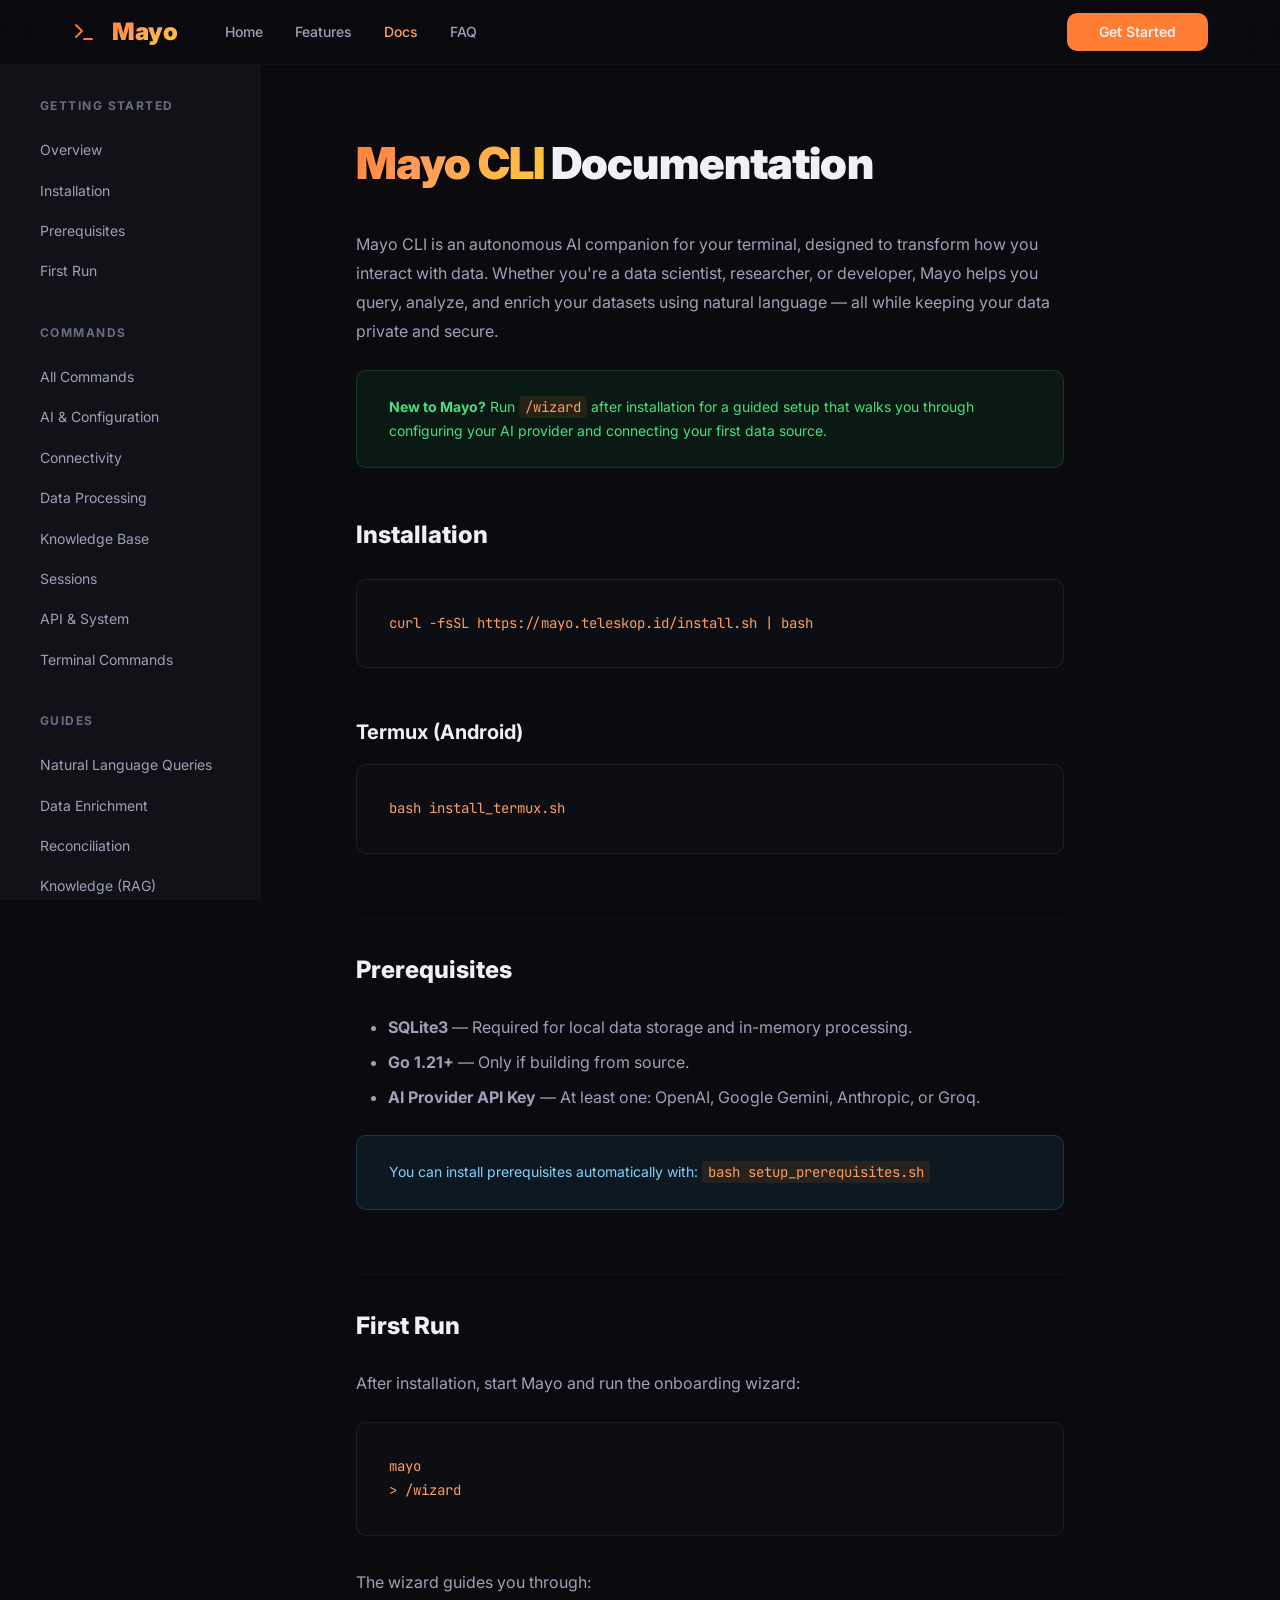
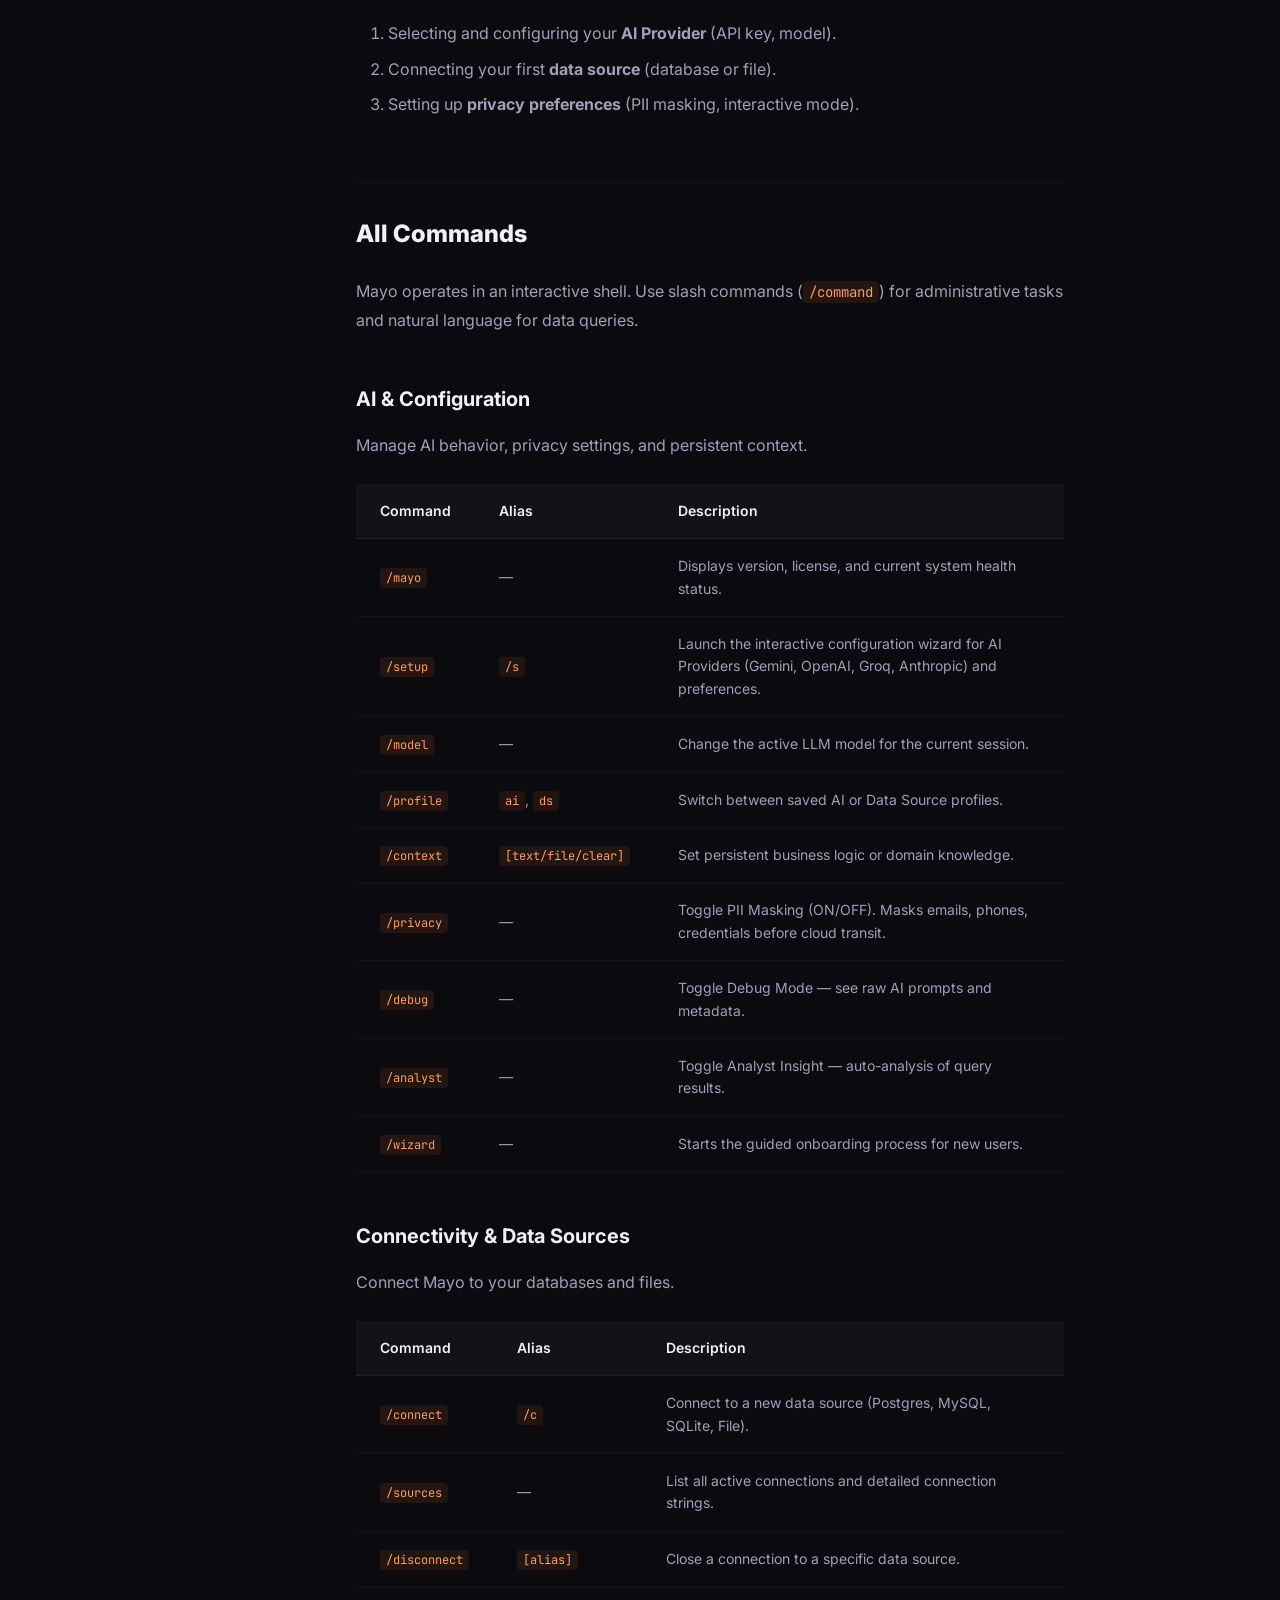
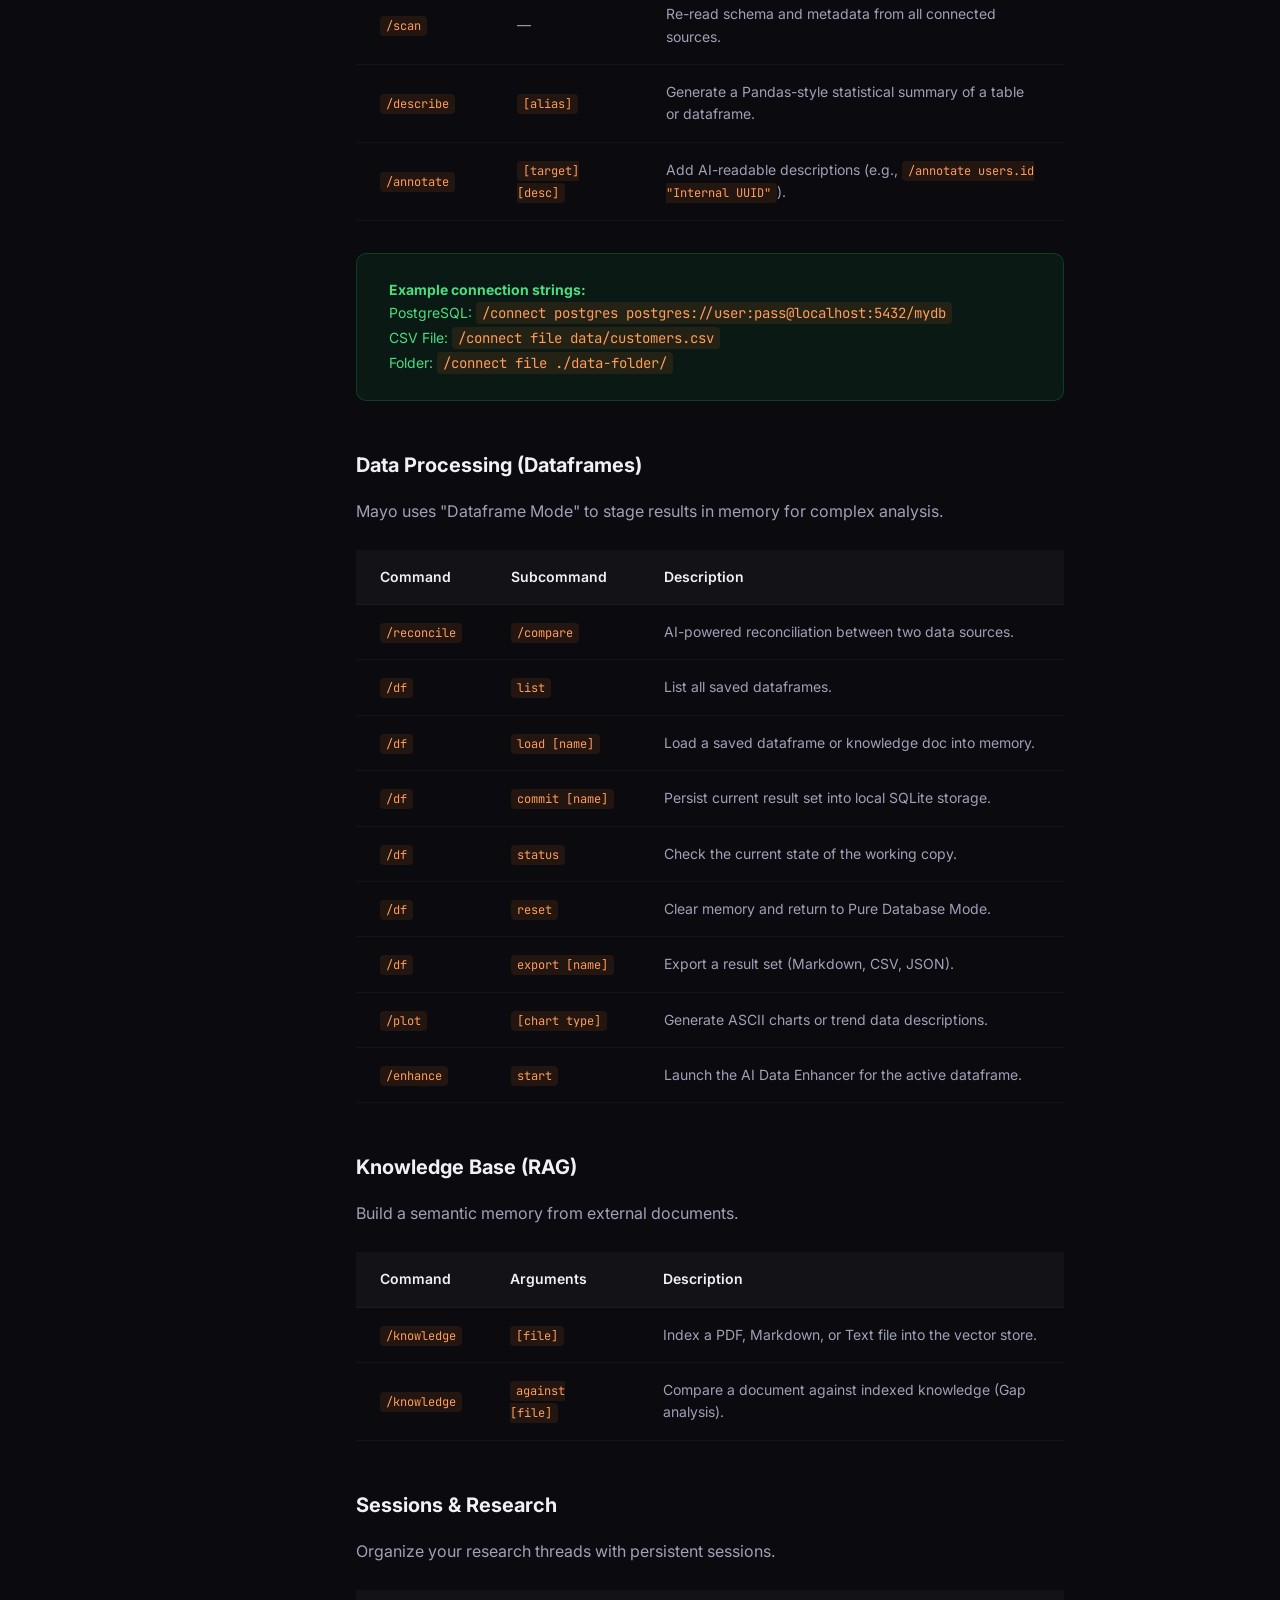
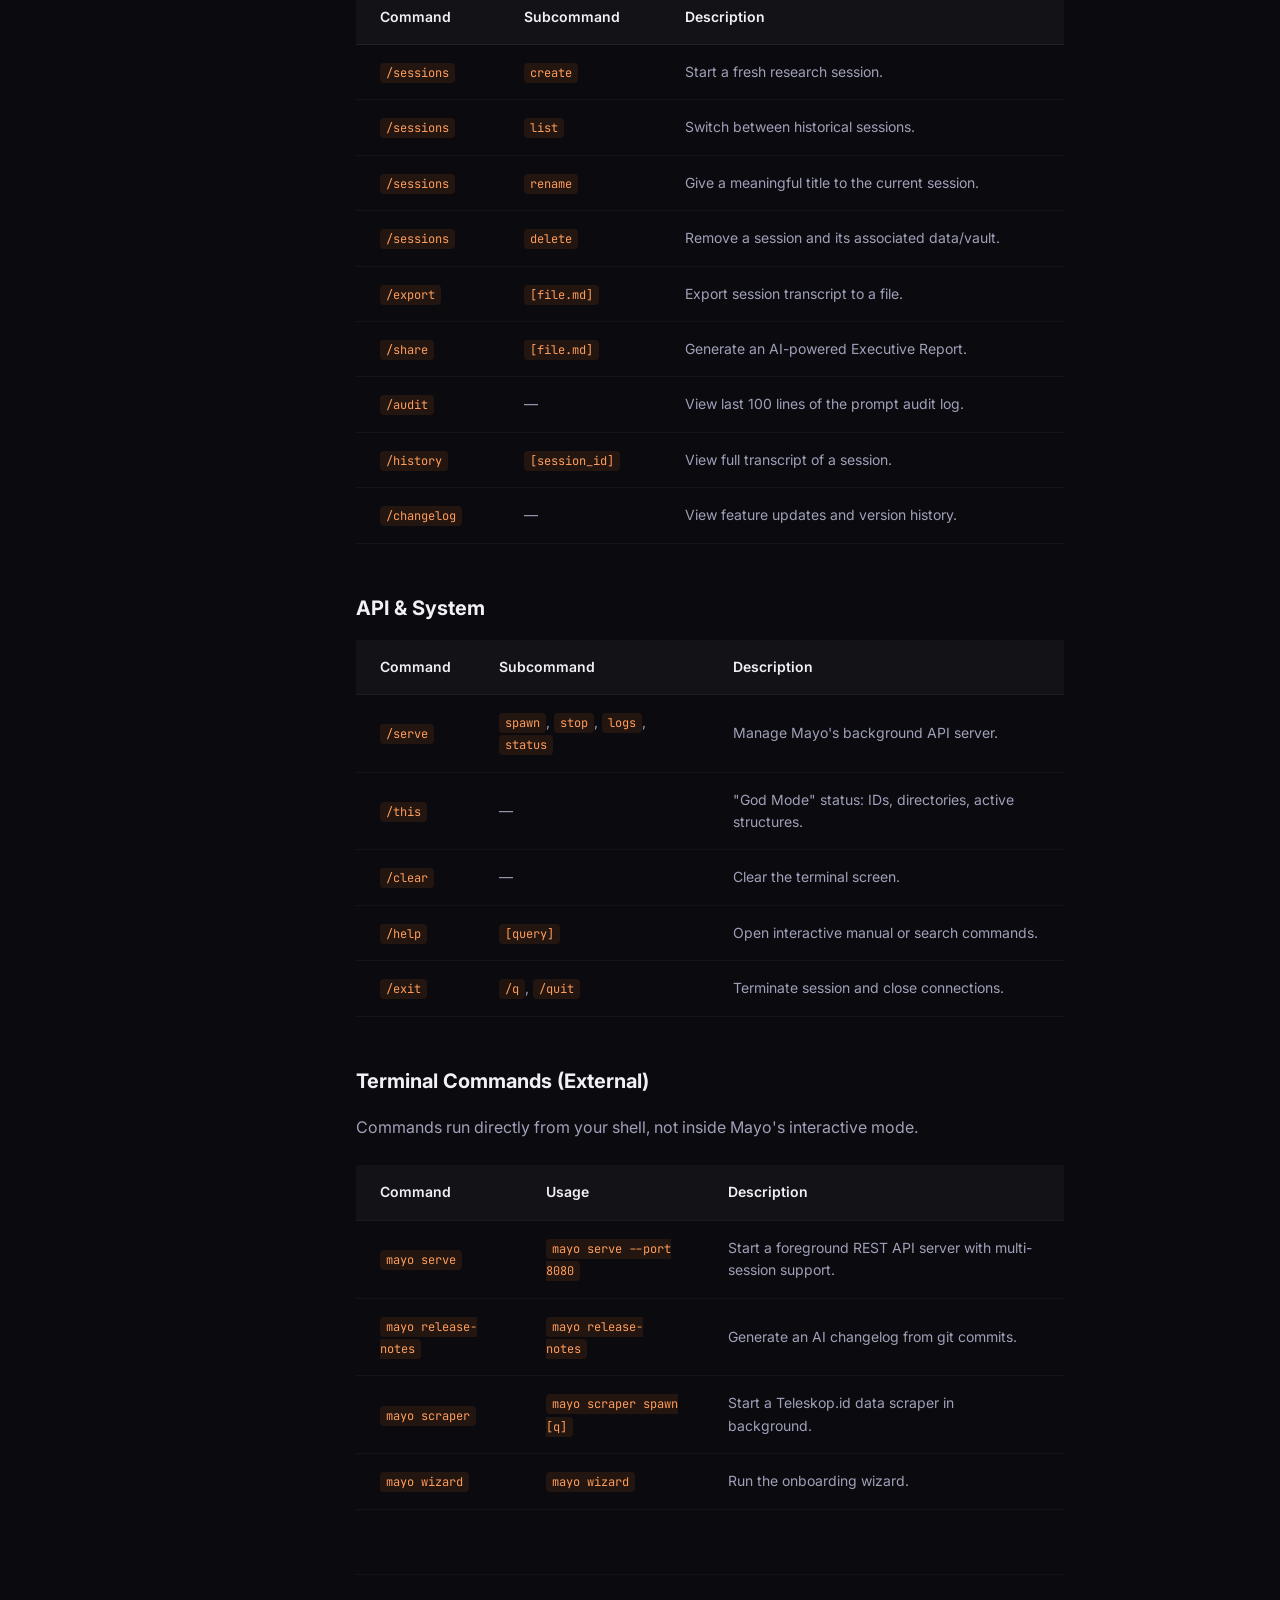
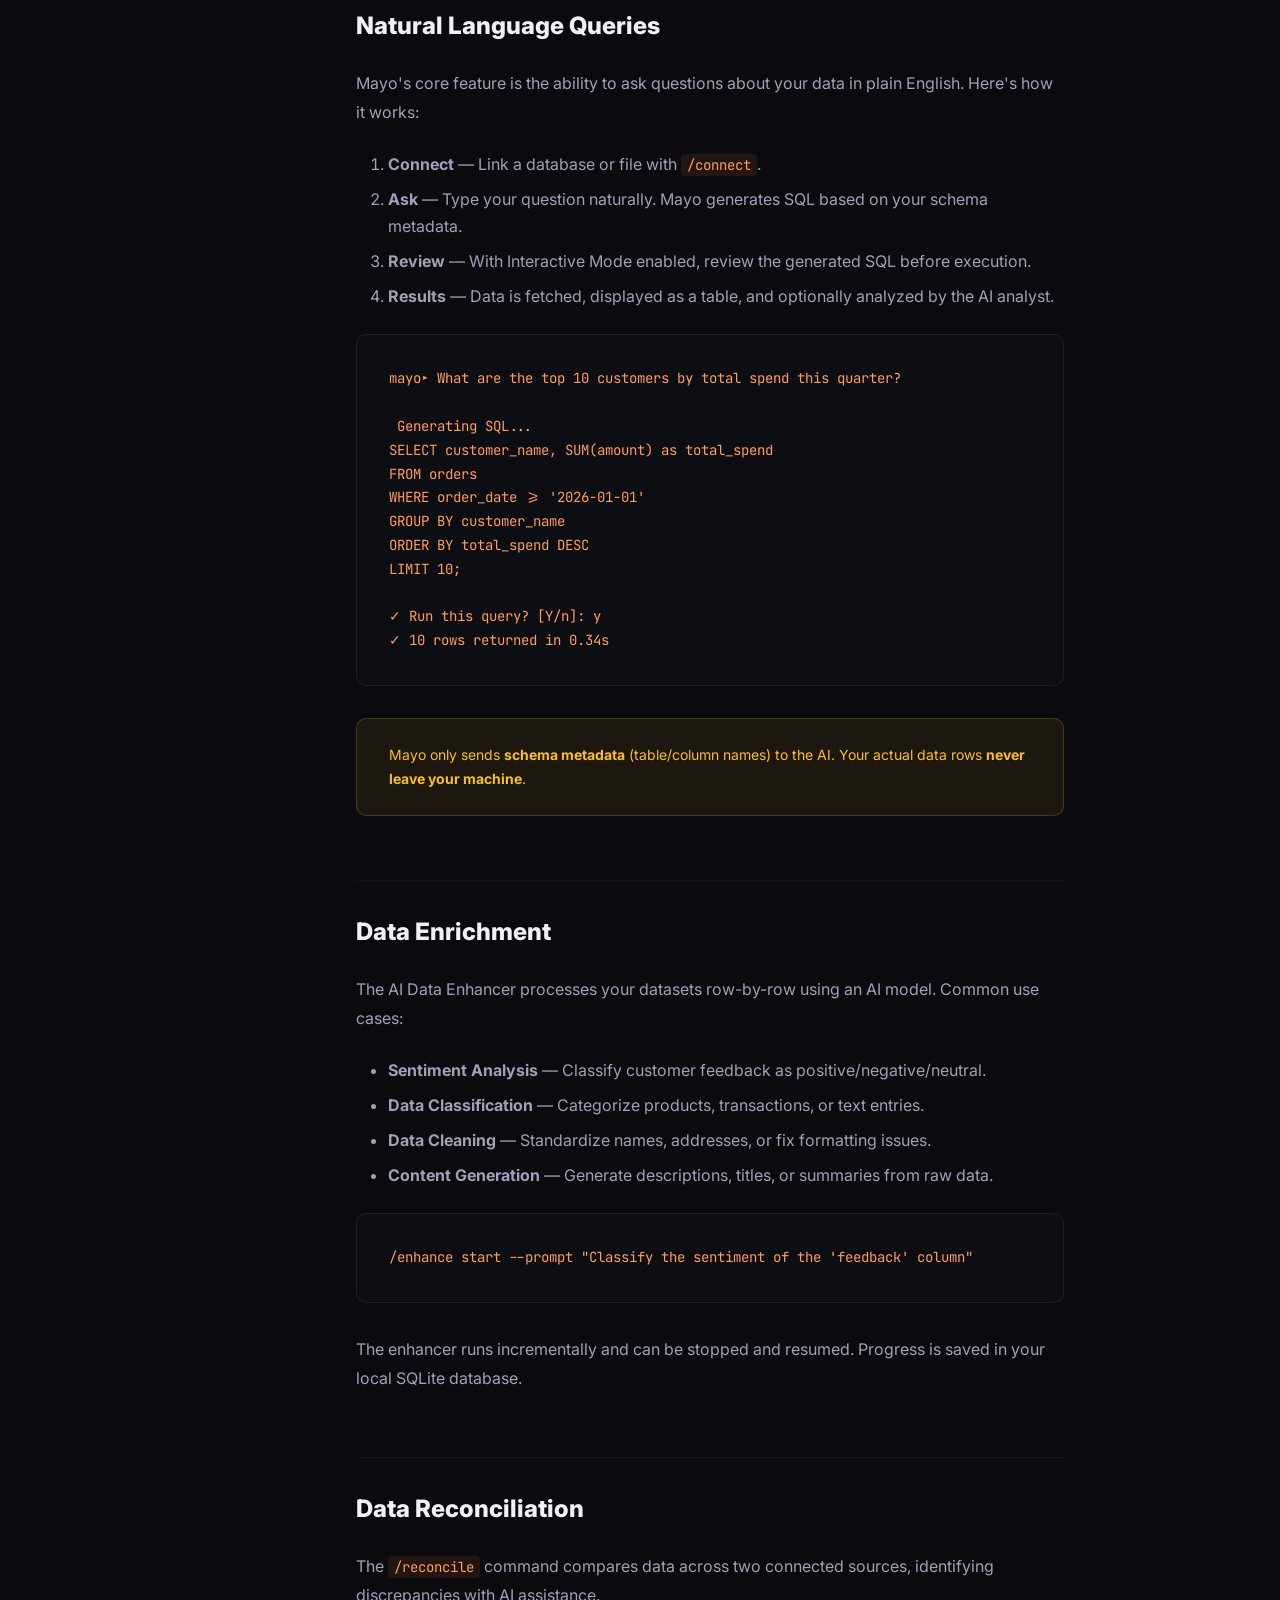
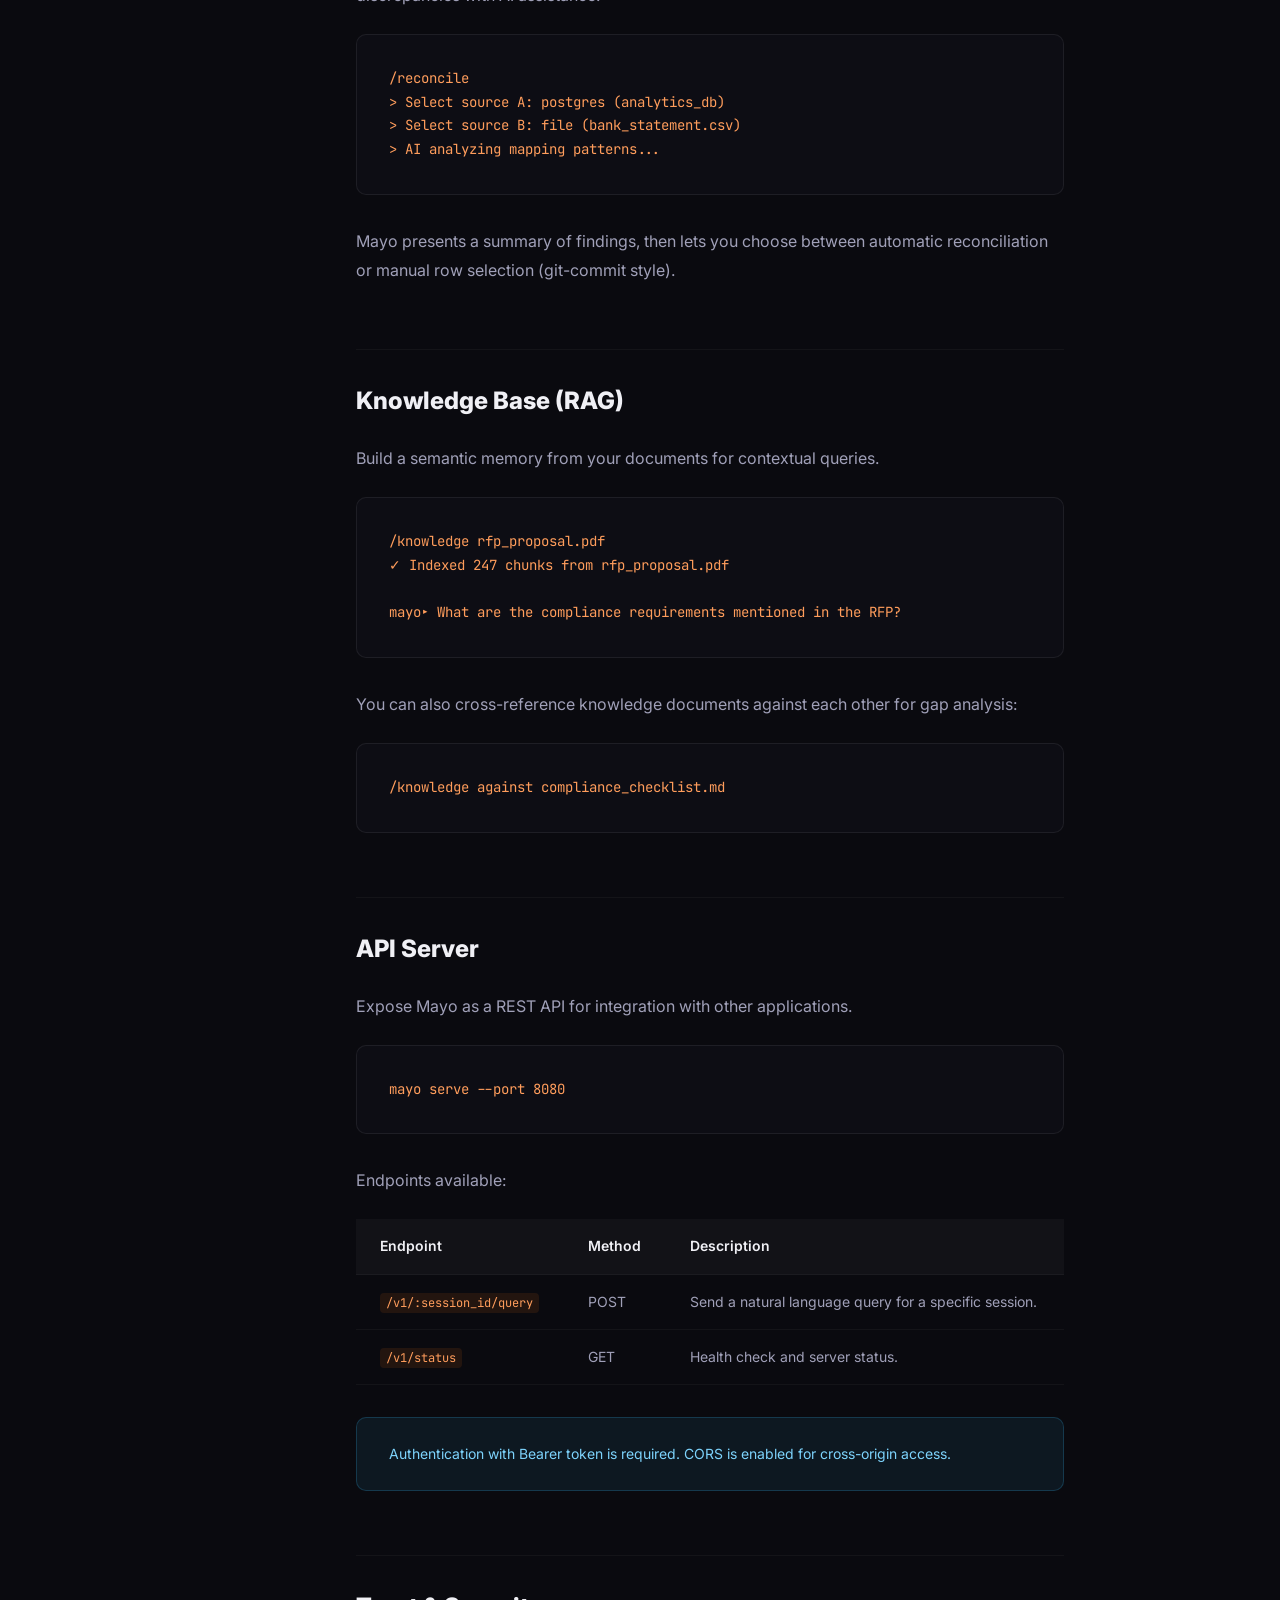
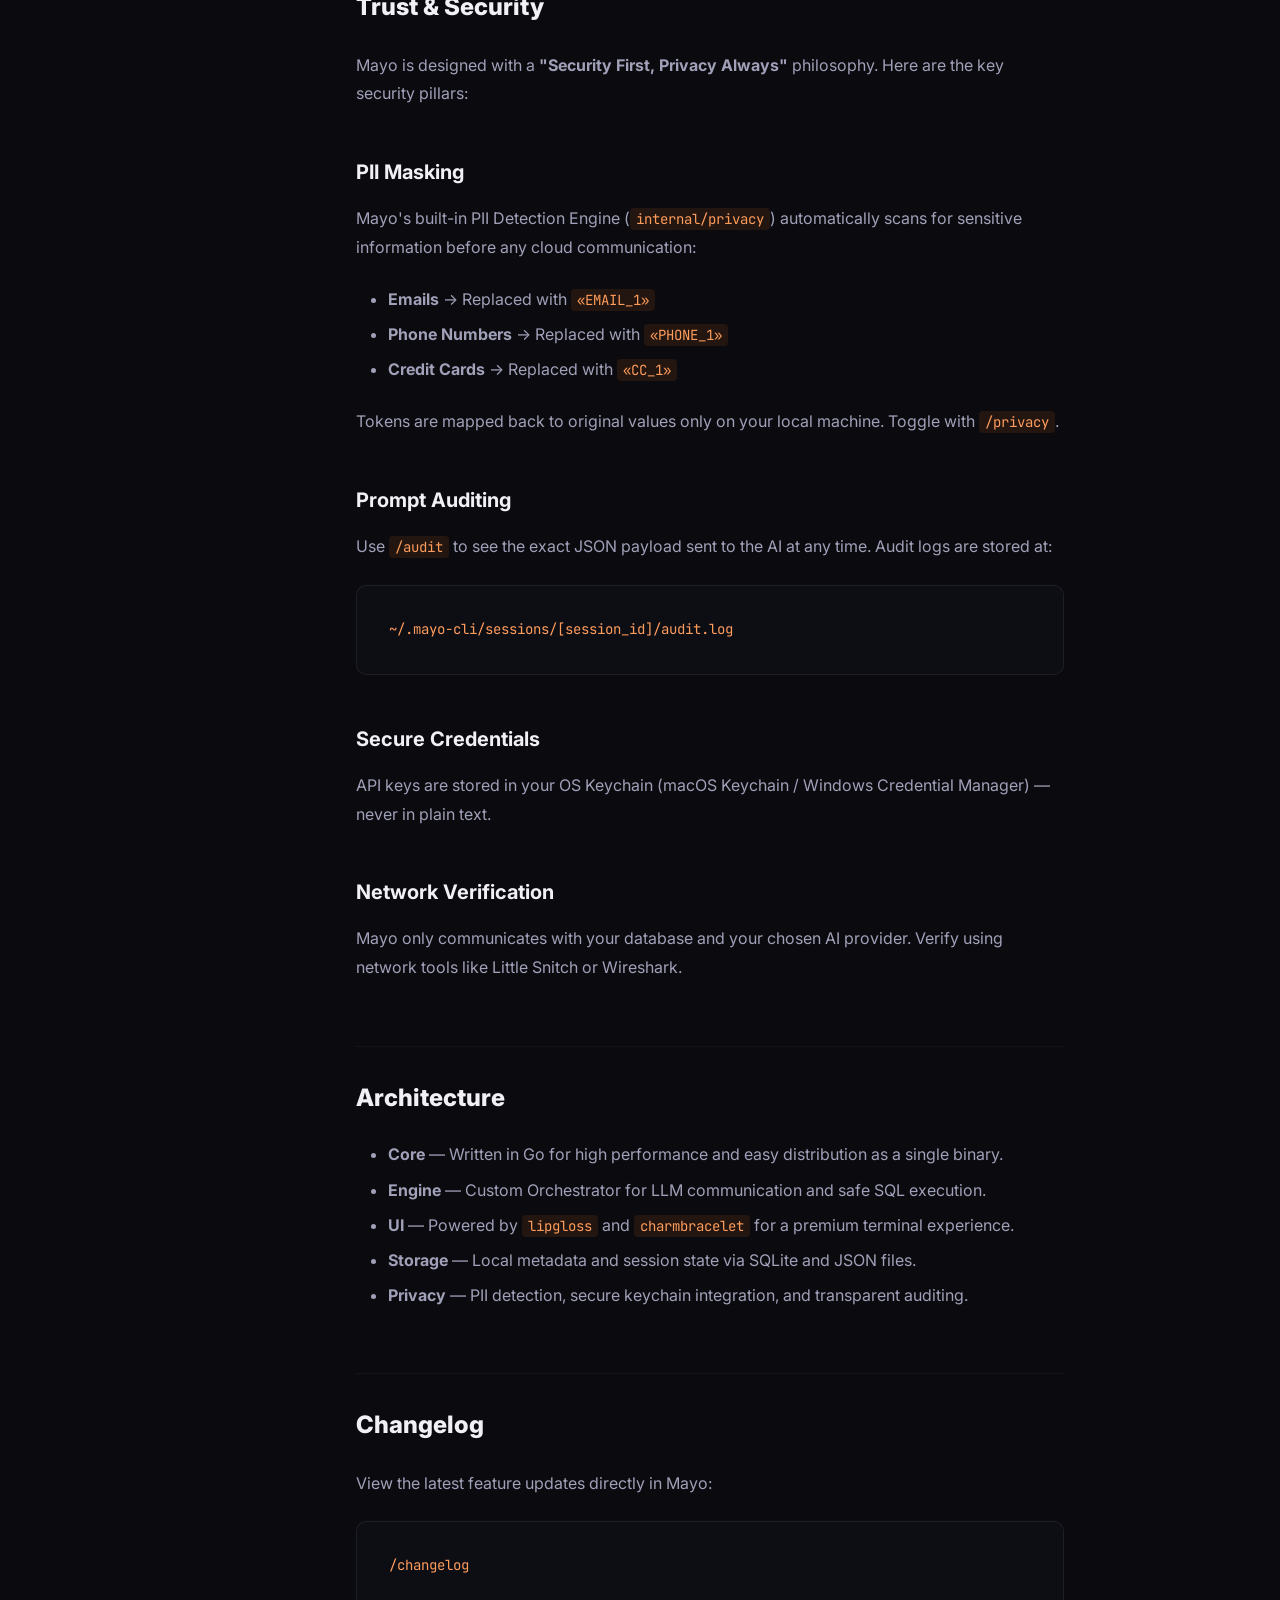
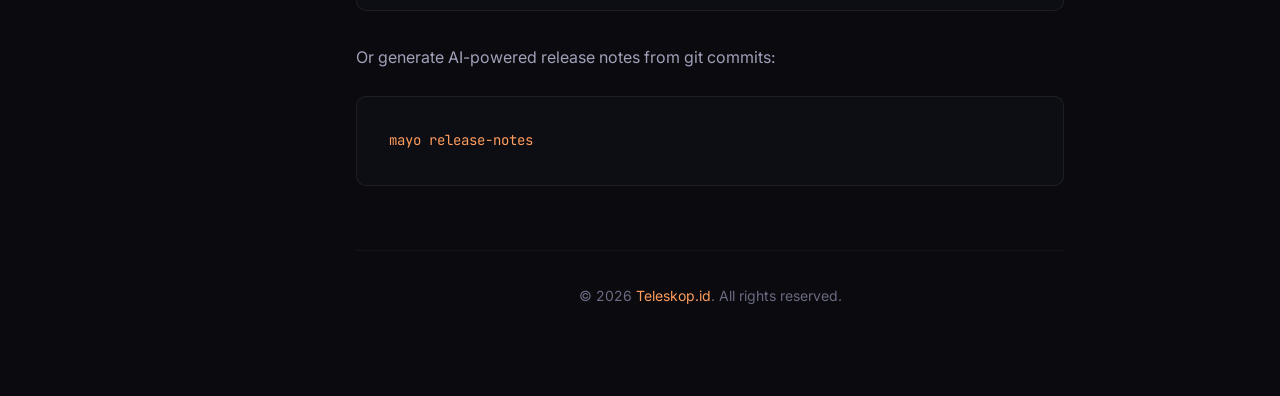
==== docs.html @ 4281394a "init: first init" ====
<!DOCTYPE html>
<html lang="en">

<head>
    <meta charset="UTF-8" />
    <meta name="viewport" content="width=device-width, initial-scale=1.0" />
    <title>Documentation — Mayo CLI</title>
    <meta name="description"
        content="Complete documentation for Mayo CLI. Learn how to install, configure, and use Mayo for AI-powered data analysis from your terminal." />
    <meta property="og:title" content="Documentation — Mayo CLI" />
    <meta property="og:description"
        content="Complete documentation for Mayo CLI — AI-powered data analysis in your terminal." />
    <link rel="preconnect" href="https://fonts.googleapis.com" />
    <link rel="preconnect" href="https://fonts.gstatic.com" crossorigin />
    <link
        href="https://fonts.googleapis.com/css2?family=Inter:wght@300;400;500;600;700;800;900&family=JetBrains+Mono:wght@400;500;600&display=swap"
        rel="stylesheet" />
    <link rel="stylesheet" href="styles.css" />
</head>

<body>
    <!-- ===== NAVBAR ===== -->
    <nav class="navbar" id="navbar">
        <div class="nav-container">
            <a href="/" class="nav-logo">
                <span class="logo-icon">
                    <svg width="24" height="24" viewBox="0 0 24 24" fill="none" stroke="currentColor" stroke-width="1.8"
                        stroke-linecap="round" stroke-linejoin="round">
                        <polyline points="4 17 10 11 4 5"></polyline>
                        <line x1="12" y1="19" x2="20" y2="19"></line>
                    </svg>
                </span>
                <span class="logo-text">Mayo</span>
            </a>
            <div class="nav-links">
                <a href="index.html" class="nav-link">Home</a>
                <a href="index.html#features" class="nav-link">Features</a>
                <a href="docs.html" class="nav-link" style="color: var(--accent-2);">Docs</a>
                <a href="index.html#faq" class="nav-link">FAQ</a>
            </div>
            <div class="nav-spacer" style="flex: 1;"></div>
            <a href="index.html#install" class="nav-cta">
                Get Started
            </a>
            <button class="nav-mobile-toggle" id="mobileToggle" aria-label="Toggle navigation">
                <span></span><span></span><span></span>
            </button>
        </div>
        <div class="nav-mobile-menu" id="mobileMenu">
            <a href="index.html" class="nav-link">Home</a>
            <a href="index.html#features" class="nav-link">Features</a>
            <a href="docs.html" class="nav-link">Docs</a>
            <a href="index.html#faq" class="nav-link">FAQ</a>
        </div>
    </nav>

    <div class="docs-layout">
        <!-- ===== SIDEBAR ===== -->
        <aside class="docs-sidebar" id="docsSidebar">
            <div class="docs-sidebar-inner">
                <h3>Getting Started</h3>
                <a href="#getting-started" class="active">Overview</a>
                <a href="#installation">Installation</a>
                <a href="#prerequisites">Prerequisites</a>
                <a href="#first-run">First Run</a>

                <h3>Commands</h3>
                <a href="#commands">All Commands</a>
                <a href="#ai-configuration">AI & Configuration</a>
                <a href="#connectivity">Connectivity</a>
                <a href="#dataframes">Data Processing</a>
                <a href="#knowledge-base">Knowledge Base</a>
                <a href="#sessions">Sessions</a>
                <a href="#api-system">API & System</a>
                <a href="#terminal-commands">Terminal Commands</a>

                <h3>Guides</h3>
                <a href="#natural-language">Natural Language Queries</a>
                <a href="#data-enrichment">Data Enrichment</a>
                <a href="#reconciliation">Reconciliation</a>
                <a href="#knowledge-rag">Knowledge (RAG)</a>
                <a href="#api-server">API Server</a>

                <h3>Trust & Security</h3>
                <a href="#security">Overview</a>
                <a href="#pii-masking">PII Masking</a>
                <a href="#audit">Auditing</a>

                <h3>Resources</h3>
                <a href="#architecture">Architecture</a>
                <a href="#changelog">Changelog</a>
            </div>
        </aside>

        <!-- ===== DOCS CONTENT ===== -->
        <main class="docs-main">
            <!-- GETTING STARTED -->
            <h1 id="getting-started">
                <span class="gradient-text">Mayo CLI</span> Documentation
            </h1>
            <p>
                Mayo CLI is an autonomous AI companion for your terminal, designed to transform how you interact with
                data. Whether you're a data scientist, researcher, or developer, Mayo helps you query, analyze, and
                enrich your datasets using natural language — all while keeping your data private and secure.
            </p>

            <div class="docs-callout tip">
                <strong>New to Mayo?</strong> Run <code>/wizard</code> after installation for a guided setup that
                walks you through configuring your AI provider and connecting your first data source.
            </div>

            <!-- INSTALLATION -->
            <h2 id="installation">Installation</h2>

            <pre><code>curl -fsSL https://mayo.teleskop.id/install.sh | bash</code></pre>

            <h3>Termux (Android)</h3>
            <pre><code>bash install_termux.sh</code></pre>

            <!-- PREREQUISITES -->
            <h2 id="prerequisites">Prerequisites</h2>
            <ul>
                <li><strong>SQLite3</strong> — Required for local data storage and in-memory processing.</li>
                <li><strong>Go 1.21+</strong> — Only if building from source.</li>
                <li><strong>AI Provider API Key</strong> — At least one: OpenAI, Google Gemini, Anthropic, or Groq.</li>
            </ul>

            <div class="docs-callout info">
                You can install prerequisites automatically with: <code>bash setup_prerequisites.sh</code>
            </div>

            <!-- FIRST RUN -->
            <h2 id="first-run">First Run</h2>
            <p>After installation, start Mayo and run the onboarding wizard:</p>
            <pre><code>mayo
> /wizard</code></pre>
            <p>The wizard guides you through:</p>
            <ol>
                <li>Selecting and configuring your <strong>AI Provider</strong> (API key, model).</li>
                <li>Connecting your first <strong>data source</strong> (database or file).</li>
                <li>Setting up <strong>privacy preferences</strong> (PII masking, interactive mode).</li>
            </ol>

            <!-- COMMANDS -->
            <h2 id="commands">All Commands</h2>
            <p>Mayo operates in an interactive shell. Use slash commands (<code>/command</code>) for administrative
                tasks and natural language for data queries.</p>

            <!-- AI & CONFIGURATION -->
            <h3 id="ai-configuration">AI & Configuration</h3>
            <p>Manage AI behavior, privacy settings, and persistent context.</p>
            <div class="docs-table-wrap">
                <table class="docs-table">
                    <thead>
                        <tr>
                            <th>Command</th>
                            <th>Alias</th>
                            <th>Description</th>
                        </tr>
                    </thead>
                    <tbody>
                        <tr>
                            <td><code>/mayo</code></td>
                            <td>—</td>
                            <td>Displays version, license, and current system health status.</td>
                        </tr>
                        <tr>
                            <td><code>/setup</code></td>
                            <td><code>/s</code></td>
                            <td>Launch the interactive configuration wizard for AI Providers (Gemini, OpenAI, Groq,
                                Anthropic) and preferences.</td>
                        </tr>
                        <tr>
                            <td><code>/model</code></td>
                            <td>—</td>
                            <td>Change the active LLM model for the current session.</td>
                        </tr>
                        <tr>
                            <td><code>/profile</code></td>
                            <td><code>ai</code>, <code>ds</code></td>
                            <td>Switch between saved AI or Data Source profiles.</td>
                        </tr>
                        <tr>
                            <td><code>/context</code></td>
                            <td><code>[text/file/clear]</code></td>
                            <td>Set persistent business logic or domain knowledge.</td>
                        </tr>
                        <tr>
                            <td><code>/privacy</code></td>
                            <td>—</td>
                            <td>Toggle PII Masking (ON/OFF). Masks emails, phones, credentials before cloud transit.
                            </td>
                        </tr>
                        <tr>
                            <td><code>/debug</code></td>
                            <td>—</td>
                            <td>Toggle Debug Mode — see raw AI prompts and metadata.</td>
                        </tr>
                        <tr>
                            <td><code>/analyst</code></td>
                            <td>—</td>
                            <td>Toggle Analyst Insight — auto-analysis of query results.</td>
                        </tr>
                        <tr>
                            <td><code>/wizard</code></td>
                            <td>—</td>
                            <td>Starts the guided onboarding process for new users.</td>
                        </tr>
                    </tbody>
                </table>
            </div>

            <!-- CONNECTIVITY -->
            <h3 id="connectivity">Connectivity & Data Sources</h3>
            <p>Connect Mayo to your databases and files.</p>
            <div class="docs-table-wrap">
                <table class="docs-table">
                    <thead>
                        <tr>
                            <th>Command</th>
                            <th>Alias</th>
                            <th>Description</th>
                        </tr>
                    </thead>
                    <tbody>
                        <tr>
                            <td><code>/connect</code></td>
                            <td><code>/c</code></td>
                            <td>Connect to a new data source (Postgres, MySQL, SQLite, File).</td>
                        </tr>
                        <tr>
                            <td><code>/sources</code></td>
                            <td>—</td>
                            <td>List all active connections and detailed connection strings.</td>
                        </tr>
                        <tr>
                            <td><code>/disconnect</code></td>
                            <td><code>[alias]</code></td>
                            <td>Close a connection to a specific data source.</td>
                        </tr>
                        <tr>
                            <td><code>/scan</code></td>
                            <td>—</td>
                            <td>Re-read schema and metadata from all connected sources.</td>
                        </tr>
                        <tr>
                            <td><code>/describe</code></td>
                            <td><code>[alias]</code></td>
                            <td>Generate a Pandas-style statistical summary of a table or dataframe.</td>
                        </tr>
                        <tr>
                            <td><code>/annotate</code></td>
                            <td><code>[target] [desc]</code></td>
                            <td>Add AI-readable descriptions (e.g., <code>/annotate users.id "Internal UUID"</code>).
                            </td>
                        </tr>
                    </tbody>
                </table>
            </div>

            <div class="docs-callout tip">
                <strong>Example connection strings:</strong><br />
                PostgreSQL: <code>/connect postgres postgres://user:pass@localhost:5432/mydb</code><br />
                CSV File: <code>/connect file data/customers.csv</code><br />
                Folder: <code>/connect file ./data-folder/</code>
            </div>

            <!-- DATAFRAMES -->
            <h3 id="dataframes">Data Processing (Dataframes)</h3>
            <p>Mayo uses "Dataframe Mode" to stage results in memory for complex analysis.</p>
            <div class="docs-table-wrap">
                <table class="docs-table">
                    <thead>
                        <tr>
                            <th>Command</th>
                            <th>Subcommand</th>
                            <th>Description</th>
                        </tr>
                    </thead>
                    <tbody>
                        <tr>
                            <td><code>/reconcile</code></td>
                            <td><code>/compare</code></td>
                            <td>AI-powered reconciliation between two data sources.</td>
                        </tr>
                        <tr>
                            <td><code>/df</code></td>
                            <td><code>list</code></td>
                            <td>List all saved dataframes.</td>
                        </tr>
                        <tr>
                            <td><code>/df</code></td>
                            <td><code>load [name]</code></td>
                            <td>Load a saved dataframe or knowledge doc into memory.</td>
                        </tr>
                        <tr>
                            <td><code>/df</code></td>
                            <td><code>commit [name]</code></td>
                            <td>Persist current result set into local SQLite storage.</td>
                        </tr>
                        <tr>
                            <td><code>/df</code></td>
                            <td><code>status</code></td>
                            <td>Check the current state of the working copy.</td>
                        </tr>
                        <tr>
                            <td><code>/df</code></td>
                            <td><code>reset</code></td>
                            <td>Clear memory and return to Pure Database Mode.</td>
                        </tr>
                        <tr>
                            <td><code>/df</code></td>
                            <td><code>export [name]</code></td>
                            <td>Export a result set (Markdown, CSV, JSON).</td>
                        </tr>
                        <tr>
                            <td><code>/plot</code></td>
                            <td><code>[chart type]</code></td>
                            <td>Generate ASCII charts or trend data descriptions.</td>
                        </tr>
                        <tr>
                            <td><code>/enhance</code></td>
                            <td><code>start</code></td>
                            <td>Launch the AI Data Enhancer for the active dataframe.</td>
                        </tr>
                    </tbody>
                </table>
            </div>

            <!-- KNOWLEDGE BASE -->
            <h3 id="knowledge-base">Knowledge Base (RAG)</h3>
            <p>Build a semantic memory from external documents.</p>
            <div class="docs-table-wrap">
                <table class="docs-table">
                    <thead>
                        <tr>
                            <th>Command</th>
                            <th>Arguments</th>
                            <th>Description</th>
                        </tr>
                    </thead>
                    <tbody>
                        <tr>
                            <td><code>/knowledge</code></td>
                            <td><code>[file]</code></td>
                            <td>Index a PDF, Markdown, or Text file into the vector store.</td>
                        </tr>
                        <tr>
                            <td><code>/knowledge</code></td>
                            <td><code>against [file]</code></td>
                            <td>Compare a document against indexed knowledge (Gap analysis).</td>
                        </tr>
                    </tbody>
                </table>
            </div>

            <!-- SESSIONS -->
            <h3 id="sessions">Sessions & Research</h3>
            <p>Organize your research threads with persistent sessions.</p>
            <div class="docs-table-wrap">
                <table class="docs-table">
                    <thead>
                        <tr>
                            <th>Command</th>
                            <th>Subcommand</th>
                            <th>Description</th>
                        </tr>
                    </thead>
                    <tbody>
                        <tr>
                            <td><code>/sessions</code></td>
                            <td><code>create</code></td>
                            <td>Start a fresh research session.</td>
                        </tr>
                        <tr>
                            <td><code>/sessions</code></td>
                            <td><code>list</code></td>
                            <td>Switch between historical sessions.</td>
                        </tr>
                        <tr>
                            <td><code>/sessions</code></td>
                            <td><code>rename</code></td>
                            <td>Give a meaningful title to the current session.</td>
                        </tr>
                        <tr>
                            <td><code>/sessions</code></td>
                            <td><code>delete</code></td>
                            <td>Remove a session and its associated data/vault.</td>
                        </tr>
                        <tr>
                            <td><code>/export</code></td>
                            <td><code>[file.md]</code></td>
                            <td>Export session transcript to a file.</td>
                        </tr>
                        <tr>
                            <td><code>/share</code></td>
                            <td><code>[file.md]</code></td>
                            <td>Generate an AI-powered Executive Report.</td>
                        </tr>
                        <tr>
                            <td><code>/audit</code></td>
                            <td>—</td>
                            <td>View last 100 lines of the prompt audit log.</td>
                        </tr>
                        <tr>
                            <td><code>/history</code></td>
                            <td><code>[session_id]</code></td>
                            <td>View full transcript of a session.</td>
                        </tr>
                        <tr>
                            <td><code>/changelog</code></td>
                            <td>—</td>
                            <td>View feature updates and version history.</td>
                        </tr>
                    </tbody>
                </table>
            </div>

            <!-- API & SYSTEM -->
            <h3 id="api-system">API & System</h3>
            <div class="docs-table-wrap">
                <table class="docs-table">
                    <thead>
                        <tr>
                            <th>Command</th>
                            <th>Subcommand</th>
                            <th>Description</th>
                        </tr>
                    </thead>
                    <tbody>
                        <tr>
                            <td><code>/serve</code></td>
                            <td><code>spawn</code>, <code>stop</code>, <code>logs</code>, <code>status</code></td>
                            <td>Manage Mayo's background API server.</td>
                        </tr>
                        <tr>
                            <td><code>/this</code></td>
                            <td>—</td>
                            <td>"God Mode" status: IDs, directories, active structures.</td>
                        </tr>
                        <tr>
                            <td><code>/clear</code></td>
                            <td>—</td>
                            <td>Clear the terminal screen.</td>
                        </tr>
                        <tr>
                            <td><code>/help</code></td>
                            <td><code>[query]</code></td>
                            <td>Open interactive manual or search commands.</td>
                        </tr>
                        <tr>
                            <td><code>/exit</code></td>
                            <td><code>/q</code>, <code>/quit</code></td>
                            <td>Terminate session and close connections.</td>
                        </tr>
                    </tbody>
                </table>
            </div>

            <!-- TERMINAL COMMANDS -->
            <h3 id="terminal-commands">Terminal Commands (External)</h3>
            <p>Commands run directly from your shell, not inside Mayo's interactive mode.</p>
            <div class="docs-table-wrap">
                <table class="docs-table">
                    <thead>
                        <tr>
                            <th>Command</th>
                            <th>Usage</th>
                            <th>Description</th>
                        </tr>
                    </thead>
                    <tbody>
                        <tr>
                            <td><code>mayo serve</code></td>
                            <td><code>mayo serve --port 8080</code></td>
                            <td>Start a foreground REST API server with multi-session support.</td>
                        </tr>
                        <tr>
                            <td><code>mayo release-notes</code></td>
                            <td><code>mayo release-notes</code></td>
                            <td>Generate an AI changelog from git commits.</td>
                        </tr>
                        <tr>
                            <td><code>mayo scraper</code></td>
                            <td><code>mayo scraper spawn [q]</code></td>
                            <td>Start a Teleskop.id data scraper in background.</td>
                        </tr>
                        <tr>
                            <td><code>mayo wizard</code></td>
                            <td><code>mayo wizard</code></td>
                            <td>Run the onboarding wizard.</td>
                        </tr>
                    </tbody>
                </table>
            </div>

            <!-- GUIDES -->
            <h2 id="natural-language">Natural Language Queries</h2>
            <p>Mayo's core feature is the ability to ask questions about your data in plain English. Here's how it
                works:</p>
            <ol>
                <li><strong>Connect</strong> — Link a database or file with <code>/connect</code>.</li>
                <li><strong>Ask</strong> — Type your question naturally. Mayo generates SQL based on your schema
                    metadata.</li>
                <li><strong>Review</strong> — With Interactive Mode enabled, review the generated SQL before execution.
                </li>
                <li><strong>Results</strong> — Data is fetched, displayed as a table, and optionally analyzed by the AI
                    analyst.</li>
            </ol>
            <pre><code>mayo▸ What are the top 10 customers by total spend this quarter?

 Generating SQL...
SELECT customer_name, SUM(amount) as total_spend
FROM orders
WHERE order_date >= '2026-01-01'
GROUP BY customer_name
ORDER BY total_spend DESC
LIMIT 10;

✓ Run this query? [Y/n]: y
✓ 10 rows returned in 0.34s</code></pre>

            <div class="docs-callout warning">
                Mayo only sends <strong>schema metadata</strong> (table/column names) to the AI. Your actual data
                rows <strong>never leave your machine</strong>.
            </div>

            <!-- DATA ENRICHMENT -->
            <h2 id="data-enrichment">Data Enrichment</h2>
            <p>The AI Data Enhancer processes your datasets row-by-row using an AI model. Common use cases:</p>
            <ul>
                <li><strong>Sentiment Analysis</strong> — Classify customer feedback as positive/negative/neutral.</li>
                <li><strong>Data Classification</strong> — Categorize products, transactions, or text entries.</li>
                <li><strong>Data Cleaning</strong> — Standardize names, addresses, or fix formatting issues.</li>
                <li><strong>Content Generation</strong> — Generate descriptions, titles, or summaries from raw data.
                </li>
            </ul>
            <pre><code>/enhance start --prompt "Classify the sentiment of the 'feedback' column"</code></pre>
            <p>The enhancer runs incrementally and can be stopped and resumed. Progress is saved in your local SQLite
                database.</p>

            <!-- RECONCILIATION -->
            <h2 id="reconciliation">Data Reconciliation</h2>
            <p>The <code>/reconcile</code> command compares data across two connected sources, identifying discrepancies
                with AI assistance.</p>
            <pre><code>/reconcile
> Select source A: postgres (analytics_db)
> Select source B: file (bank_statement.csv)
> AI analyzing mapping patterns...</code></pre>
            <p>Mayo presents a summary of findings, then lets you choose between automatic reconciliation or manual row
                selection (git-commit style).</p>

            <!-- KNOWLEDGE RAG -->
            <h2 id="knowledge-rag">Knowledge Base (RAG)</h2>
            <p>Build a semantic memory from your documents for contextual queries.</p>
            <pre><code>/knowledge rfp_proposal.pdf
✓ Indexed 247 chunks from rfp_proposal.pdf

mayo▸ What are the compliance requirements mentioned in the RFP?</code></pre>
            <p>You can also cross-reference knowledge documents against each other for gap analysis:</p>
            <pre><code>/knowledge against compliance_checklist.md</code></pre>

            <!-- API SERVER -->
            <h2 id="api-server">API Server</h2>
            <p>Expose Mayo as a REST API for integration with other applications.</p>
            <pre><code>mayo serve --port 8080</code></pre>
            <p>Endpoints available:</p>
            <div class="docs-table-wrap">
                <table class="docs-table">
                    <thead>
                        <tr>
                            <th>Endpoint</th>
                            <th>Method</th>
                            <th>Description</th>
                        </tr>
                    </thead>
                    <tbody>
                        <tr>
                            <td><code>/v1/:session_id/query</code></td>
                            <td>POST</td>
                            <td>Send a natural language query for a specific session.</td>
                        </tr>
                        <tr>
                            <td><code>/v1/status</code></td>
                            <td>GET</td>
                            <td>Health check and server status.</td>
                        </tr>
                    </tbody>
                </table>
            </div>
            <div class="docs-callout info">
                Authentication with Bearer token is required. CORS is enabled for cross-origin access.
            </div>

            <!-- TRUST & SECURITY -->
            <h2 id="security">Trust & Security</h2>
            <p>Mayo is designed with a <strong>"Security First, Privacy Always"</strong> philosophy. Here are the key
                security pillars:</p>

            <h3 id="pii-masking">PII Masking</h3>
            <p>Mayo's built-in PII Detection Engine (<code>internal/privacy</code>) automatically scans for sensitive
                information before any cloud communication:</p>
            <ul>
                <li><strong>Emails</strong> → Replaced with <code>«EMAIL_1»</code></li>
                <li><strong>Phone Numbers</strong> → Replaced with <code>«PHONE_1»</code></li>
                <li><strong>Credit Cards</strong> → Replaced with <code>«CC_1»</code></li>
            </ul>
            <p>Tokens are mapped back to original values only on your local machine. Toggle with <code>/privacy</code>.
            </p>

            <h3 id="audit">Prompt Auditing</h3>
            <p>Use <code>/audit</code> to see the exact JSON payload sent to the AI at any time. Audit logs are stored
                at:</p>
            <pre><code>~/.mayo-cli/sessions/[session_id]/audit.log</code></pre>

            <h3>Secure Credentials</h3>
            <p>API keys are stored in your OS Keychain (macOS Keychain / Windows Credential Manager) — never in plain
                text.</p>

            <h3>Network Verification</h3>
            <p>Mayo only communicates with your database and your chosen AI provider. Verify using network tools like
                Little Snitch or Wireshark.</p>

            <!-- ARCHITECTURE -->
            <h2 id="architecture">Architecture</h2>
            <ul>
                <li><strong>Core</strong> — Written in Go for high performance and easy distribution as a single binary.
                </li>
                <li><strong>Engine</strong> — Custom Orchestrator for LLM communication and safe SQL execution.</li>
                <li><strong>UI</strong> — Powered by <code>lipgloss</code> and <code>charmbracelet</code> for a premium
                    terminal experience.</li>
                <li><strong>Storage</strong> — Local metadata and session state via SQLite and JSON files.</li>
                <li><strong>Privacy</strong> — PII detection, secure keychain integration, and transparent auditing.
                </li>
            </ul>

            <!-- CHANGELOG -->
            <h2 id="changelog">Changelog</h2>
            <p>View the latest feature updates directly in Mayo:</p>
            <pre><code>/changelog</code></pre>
            <p>Or generate AI-powered release notes from git commits:</p>
            <pre><code>mayo release-notes</code></pre>

            <div
                style="margin-top: 4rem; padding-top: 2rem; border-top: 1px solid var(--border-subtle); text-align: center;">
                <p style="color: var(--text-muted); font-size: var(--text-sm);">
                    &copy; 2026 <a href="https://teleskop.id" target="_blank" rel="noopener"
                        style="color: var(--accent-2);">Teleskop.id</a>. All rights reserved.
                </p>
            </div>
        </main>
    </div>

    <!-- Mobile sidebar toggle -->
    <button class="docs-mobile-toggle" id="docsMobileToggle" aria-label="Toggle sidebar">
        <svg width="20" height="20" viewBox="0 0 24 24" fill="none" stroke="currentColor" stroke-width="2"
            stroke-linecap="round" stroke-linejoin="round">
            <line x1="3" y1="12" x2="21" y2="12"></line>
            <line x1="3" y1="6" x2="21" y2="6"></line>
            <line x1="3" y1="18" x2="21" y2="18"></line>
        </svg>
    </button>

    <script src="main.js"></script>
</body>

</html>
---- styles.css ----
/* ================================================
   Mayo CLI — Design System & Styles
   ================================================ */

/* ===== CSS CUSTOM PROPERTIES ===== */
:root {
  /* Colors */
  --bg-primary: #0a0a0f;
  --bg-secondary: #111118;
  --bg-card: rgba(22, 22, 32, 0.7);
  --bg-card-hover: rgba(30, 30, 45, 0.85);
  --bg-glass: rgba(255, 255, 255, 0.03);

  --text-primary: #f0f0f5;
  --text-secondary: #a0a0b8;
  --text-muted: #6b6b82;

  --accent-1: #ff7e33;
  /* More vibrant orange */
  --accent-2: #ff9d5c;
  --accent-3: #ffcc33;
  --accent-glow: rgba(255, 126, 51, 0.12);
  --accent-glow-strong: rgba(255, 126, 51, 0.25);

  --border-subtle: rgba(255, 255, 255, 0.04);
  --border-card: rgba(255, 255, 255, 0.07);
  --border-hover: rgba(255, 126, 51, 0.4);

  --gradient-primary: linear-gradient(135deg, #ff7e33, #ffcc33);
  --gradient-hero: linear-gradient(135deg, #ff7e33 0%, #ff9d5c 40%, #ffcc33 100%);
  --gradient-subtle: linear-gradient(135deg, rgba(255, 126, 51, 0.08), rgba(255, 204, 51, 0.03));

  /* Spacing */
  --space-xs: 0.25rem;
  --space-sm: 0.5rem;
  --space-md: 1rem;
  --space-lg: 1.5rem;
  --space-xl: 2rem;
  --space-2xl: 3rem;
  --space-3xl: 4rem;
  --space-4xl: 6rem;

  /* Typography */
  --font-sans: 'Inter', -apple-system, BlinkMacSystemFont, sans-serif;
  --font-mono: 'JetBrains Mono', 'Fira Code', monospace;

  --text-xs: 0.75rem;
  --text-sm: 0.875rem;
  --text-base: 1rem;
  --text-lg: 1.125rem;
  --text-xl: 1.25rem;
  --text-2xl: 1.5rem;
  --text-3xl: 2rem;
  --text-4xl: 2.75rem;
  --text-5xl: 3.5rem;
  --text-6xl: 4.5rem;

  /* Borders & Radius */
  --radius-sm: 6px;
  --radius-md: 10px;
  --radius-lg: 16px;
  --radius-xl: 24px;
  --radius-full: 9999px;

  /* Transitions */
  --transition-fast: 0.15s ease;
  --transition-base: 0.25s ease;
  --transition-slow: 0.4s ease;

  /* Shadows */
  --shadow-sm: 0 1px 2px rgba(0, 0, 0, 0.3);
  --shadow-md: 0 4px 12px rgba(0, 0, 0, 0.4);
  --shadow-lg: 0 8px 30px rgba(0, 0, 0, 0.5);
  --shadow-glow: 0 0 40px rgba(249, 115, 22, 0.15);
}

/* ===== RESET & BASE ===== */
*,
*::before,
*::after {
  margin: 0;
  padding: 0;
  box-sizing: border-box;
}

html {
  scroll-behavior: smooth;
  -webkit-font-smoothing: antialiased;
  -moz-osx-font-smoothing: grayscale;
}

body {
  font-family: var(--font-sans);
  background-color: var(--bg-primary);
  color: var(--text-primary);
  line-height: 1.6;
  overflow-x: hidden;
}

a {
  color: inherit;
  text-decoration: none;
}

code {
  font-family: var(--font-mono);
  font-size: 0.9em;
}

img {
  max-width: 100%;
  display: block;
}

/* ===== UTILITY ===== */
.hidden {
  display: none !important;
}

.gradient-text,
.hero-gradient-text {
  background: var(--gradient-hero);
  -webkit-background-clip: text;
  -webkit-text-fill-color: transparent;
  background-clip: text;
}

.section-container {
  max-width: 1200px;
  margin: 0 auto;
  padding: 0 var(--space-xl);
}

.section-header {
  text-align: center;
  margin-bottom: var(--space-4xl);
}

.section-tag {
  display: inline-block;
  font-size: var(--text-xs);
  font-weight: 600;
  text-transform: uppercase;
  letter-spacing: 0.15em;
  color: var(--accent-1);
  background: rgba(249, 115, 22, 0.1);
  border: 1px solid rgba(249, 115, 22, 0.2);
  padding: var(--space-xs) var(--space-md);
  border-radius: var(--radius-full);
  margin-bottom: var(--space-lg);
}

.section-title {
  font-size: var(--text-4xl);
  font-weight: 800;
  line-height: 1.15;
  margin-bottom: var(--space-lg);
  letter-spacing: -0.02em;
}

.section-subtitle {
  font-size: var(--text-lg);
  color: var(--text-secondary);
  max-width: 600px;
  margin: 0 auto;
  line-height: 1.7;
}

/* ===== NAVBAR ===== */
.navbar {
  position: fixed;
  top: 0;
  left: 0;
  right: 0;
  z-index: 1000;
  background: rgba(10, 10, 15, 0.8);
  backdrop-filter: blur(20px);
  -webkit-backdrop-filter: blur(20px);
  border-bottom: 1px solid var(--border-subtle);
  transition: background var(--transition-base);
}

.nav-container {
  max-width: 1200px;
  margin: 0 auto;
  padding: 0 var(--space-xl);
  height: 64px;
  display: flex;
  align-items: center;
  justify-content: space-between;
}

.nav-logo {
  display: flex;
  align-items: center;
  gap: var(--space-md);
  font-weight: 800;
  font-size: var(--text-2xl);
  margin-right: var(--space-2xl);
}

.logo-icon {
  display: flex;
  align-items: center;
}

.logo-icon svg {
  width: 24px;
  height: 24px;
  color: var(--accent-1);
}

.logo-text {
  background: var(--gradient-hero);
  -webkit-background-clip: text;
  -webkit-text-fill-color: transparent;
  background-clip: text;
  font-weight: 900;
  letter-spacing: -0.02em;
}

.nav-links {
  display: flex;
  align-items: center;
  gap: var(--space-xl);
}

.nav-link {
  font-size: var(--text-sm);
  color: var(--text-secondary);
  font-weight: 500;
  transition: color var(--transition-fast);
  position: relative;
}

.nav-link:hover {
  color: var(--text-primary);
}

.nav-link::after {
  content: '';
  position: absolute;
  bottom: -4px;
  left: 0;
  width: 0;
  height: 2px;
  background: var(--gradient-primary);
  border-radius: 1px;
  transition: width var(--transition-base);
}

.nav-link:hover::after {
  width: 100%;
}

.nav-cta {
  display: flex;
  align-items: center;
  gap: var(--space-sm);
  font-size: var(--text-sm);
  font-weight: 600;
  color: var(--text-primary);
  padding: var(--space-sm) var(--space-xl);
  background: var(--accent-1);
  border-radius: var(--radius-md);
  transition: all var(--transition-fast);
  border: none;
}

.nav-cta:hover {
  background: var(--accent-2);
  transform: translateY(-2px);
  box-shadow: 0 8px 20px rgba(255, 126, 51, 0.4);
}

.nav-mobile-toggle {
  display: none;
  flex-direction: column;
  gap: 5px;
  background: none;
  border: none;
  cursor: pointer;
  padding: var(--space-sm);
}

.nav-mobile-toggle span {
  display: block;
  width: 22px;
  height: 2px;
  background: var(--text-secondary);
  border-radius: 1px;
  transition: all var(--transition-fast);
}

.nav-mobile-menu {
  display: none;
  flex-direction: column;
  gap: var(--space-md);
  padding: var(--space-lg) var(--space-xl) var(--space-xl);
  border-top: 1px solid var(--border-subtle);
}

.nav-mobile-menu.active {
  display: flex;
}

/* ===== HERO ===== */
.hero {
  position: relative;
  padding: 160px 0 80px;
  overflow: hidden;
  min-height: 100vh;
  display: flex;
  align-items: center;
}

.hero-pattern {
  position: absolute;
  top: 0;
  left: 0;
  right: 0;
  bottom: 0;
  background-image: radial-gradient(var(--border-subtle) 1px, transparent 1px);
  background-size: 32px 32px;
  mask-image: linear-gradient(to bottom, black, transparent);
  -webkit-mask-image: linear-gradient(to bottom, black, transparent);
  pointer-events: none;
  z-index: 0;
}

@keyframes pulseGlow {

  0%,
  100% {
    opacity: 0.5;
    transform: translateX(-50%) scale(1);
  }

  50% {
    opacity: 0.8;
    transform: translateX(-50%) scale(1.1);
  }
}

.hero-container {
  max-width: 1200px;
  margin: 0 auto;
  padding: 0 var(--space-xl);
  text-align: center;
  position: relative;
  z-index: 2;
  /* Bring above pattern */
}

.hero-badge {
  display: inline-flex;
  align-items: center;
  gap: var(--space-sm);
  font-size: var(--text-xs);
  font-weight: 500;
  color: var(--text-secondary);
  background: var(--bg-glass);
  border: 1px solid var(--border-card);
  padding: var(--space-xs) var(--space-md);
  border-radius: var(--radius-full);
  margin-bottom: var(--space-2xl);
  animation: fadeInUp 0.6s ease;
}

.badge-dot {
  width: 6px;
  height: 6px;
  border-radius: 50%;
  background: #22c55e;
  animation: blink 2s infinite;
}

@keyframes blink {

  0%,
  100% {
    opacity: 1;
  }

  50% {
    opacity: 0.3;
  }
}

.hero-title {
  font-size: var(--text-6xl);
  font-weight: 900;
  line-height: 1.08;
  letter-spacing: -0.03em;
  margin-bottom: var(--space-xl);
  animation: fadeInUp 0.6s ease 0.1s both;
}

.hero-subtitle {
  font-size: var(--text-xl);
  color: var(--text-secondary);
  max-width: 640px;
  margin: 0 auto var(--space-3xl);
  line-height: 1.7;
  animation: fadeInUp 0.6s ease 0.2s both;
}

@keyframes fadeInUp {
  from {
    opacity: 0;
    transform: translateY(20px);
  }

  to {
    opacity: 1;
    transform: translateY(0);
  }
}

/* ===== INSTALL SECTION ===== */
.install-section {
  margin-bottom: var(--space-4xl);
  animation: fadeInUp 0.6s ease 0.3s both;
}

.install-box {
  display: flex;
  align-items: stretch;
  background: var(--bg-secondary);
  border: 1px solid var(--border-card);
  border-radius: var(--radius-lg);
  max-width: 680px;
  margin: 0 auto;
  overflow: hidden;
  transition: border-color var(--transition-base), box-shadow var(--transition-base);
}

.install-box:hover {
  border-color: var(--border-hover);
  box-shadow: var(--shadow-glow);
}

.install-dropdown {
  position: relative;
  flex-shrink: 0;
}

.install-dropdown-btn {
  display: flex;
  align-items: center;
  gap: var(--space-sm);
  height: 100%;
  padding: var(--space-md) var(--space-lg);
  background: rgba(255, 255, 255, 0.04);
  border: none;
  border-right: 1px solid var(--border-subtle);
  color: var(--text-primary);
  font-family: var(--font-sans);
  font-size: var(--text-sm);
  font-weight: 600;
  cursor: pointer;
  transition: background var(--transition-fast);
  white-space: nowrap;
}

.install-dropdown-btn:hover {
  background: rgba(255, 255, 255, 0.08);
}

.install-dropdown-menu {
  display: none;
  position: absolute;
  top: calc(100% + 4px);
  left: 0;
  background: var(--bg-secondary);
  border: 1px solid var(--border-card);
  border-radius: var(--radius-md);
  min-width: 200px;
  overflow: hidden;
  z-index: 100;
  box-shadow: var(--shadow-lg);
}

.install-dropdown-menu.open {
  display: block;
}

.install-option {
  display: block;
  width: 100%;
  padding: var(--space-md) var(--space-lg);
  background: none;
  border: none;
  color: var(--text-secondary);
  font-family: var(--font-sans);
  font-size: var(--text-sm);
  text-align: left;
  cursor: pointer;
  transition: all var(--transition-fast);
}

.install-option:hover,
.install-option.active {
  background: var(--accent-glow);
  color: var(--text-primary);
}

.install-option.active {
  font-weight: 600;
}

.install-command-wrap {
  flex: 1;
  display: flex;
  align-items: center;
  padding: 0 var(--space-md) 0 var(--space-lg);
  min-width: 0;
}

.install-command {
  flex: 1;
  font-family: var(--font-mono);
  font-size: var(--text-sm);
  color: var(--accent-2);
  white-space: nowrap;
  overflow: hidden;
  text-overflow: ellipsis;
  user-select: all;
}

.install-copy-btn {
  flex-shrink: 0;
  display: flex;
  align-items: center;
  justify-content: center;
  width: 40px;
  height: 40px;
  background: none;
  border: none;
  color: var(--text-muted);
  cursor: pointer;
  border-radius: var(--radius-sm);
  transition: all var(--transition-fast);
}

.install-copy-btn:hover {
  color: var(--text-primary);
  background: rgba(255, 255, 255, 0.06);
}

.install-copy-btn .check-icon {
  color: #22c55e;
}

.install-docs-link {
  display: block;
  margin-top: var(--space-md);
  font-size: var(--text-sm);
  color: var(--text-muted);
  transition: color var(--transition-fast);
}

.install-docs-link:hover {
  color: var(--accent-2);
}

/* ===== TERMINAL PREVIEW ===== */
.terminal-preview {
  max-width: 720px;
  margin: 0 auto;
  border-radius: var(--radius-lg);
  overflow: hidden;
  border: 1px solid var(--border-card);
  box-shadow: var(--shadow-lg), 0 0 80px rgba(249, 115, 22, 0.05);
  animation: fadeInUp 0.6s ease 0.4s both;
}

.terminal-bar {
  display: flex;
  align-items: center;
  padding: 12px 16px;
  background: #14141e;
  border-bottom: 1px solid var(--border-subtle);
}

.terminal-dots {
  display: flex;
  gap: 8px;
  margin-right: 16px;
}

.dot {
  width: 12px;
  height: 12px;
  border-radius: 50%;
}

.dot.red {
  background: #ff5f57;
}

.dot.yellow {
  background: #febc2e;
}

.dot.green {
  background: #28c840;
}

.terminal-title {
  font-size: var(--text-xs);
  color: var(--text-muted);
  font-family: var(--font-mono);
}

.terminal-body {
  background: #0d0d14;
  padding: var(--space-lg) var(--space-xl);
  min-height: 300px;
  font-family: var(--font-mono);
  font-size: var(--text-sm);
  line-height: 1.8;
}

.term-line {
  display: flex;
  gap: var(--space-sm);
  align-items: baseline;
}

.term-prompt {
  color: #22c55e;
  font-weight: 600;
  flex-shrink: 0;
}

.term-cmd {
  color: var(--text-primary);
}

.term-cursor {
  color: var(--accent-1);
  animation: cursorBlink 1s step-end infinite;
}

@keyframes cursorBlink {

  0%,
  100% {
    opacity: 1;
  }

  50% {
    opacity: 0;
  }
}

.term-info {
  color: var(--accent-2);
}

.term-success {
  color: #22c55e;
}

.term-muted {
  color: var(--text-muted);
}

.term-sql {
  color: #7dd3fc;
}

.term-user-input {
  color: var(--text-primary);
}

.term-spacer {
  height: 8px;
}

.ascii-art {
  color: var(--accent-2);
  font-size: 0.65rem;
  line-height: 1.2;
  margin: var(--space-sm) 0;
  opacity: 0.8;
}

.term-table {
  margin-top: var(--space-sm);
  border-collapse: collapse;
  font-size: var(--text-xs);
  width: auto;
}

.term-table th,
.term-table td {
  padding: 2px 16px 2px 0;
  text-align: left;
  white-space: nowrap;
}

.term-table th {
  color: var(--text-muted);
  font-weight: 500;
  border-bottom: 1px solid var(--border-subtle);
}

.term-table td {
  color: var(--text-secondary);
}

/* ===== FEATURES ===== */
.features {
  padding: var(--space-4xl) 0;
  position: relative;
}

.features-grid {
  display: grid;
  grid-template-columns: repeat(3, 1fr);
  gap: var(--space-xl);
}

.feature-card {
  background: var(--bg-card);
  border: 1px solid var(--border-card);
  border-radius: var(--radius-lg);
  padding: var(--space-2xl);
  transition: all var(--transition-base);
  position: relative;
  overflow: hidden;
}

.feature-card::before {
  content: '';
  position: absolute;
  top: 0;
  left: 0;
  right: 0;
  height: 2px;
  background: var(--gradient-primary);
  opacity: 0;
  transition: opacity var(--transition-base);
}

.feature-card:hover {
  background: var(--bg-card-hover);
  border-color: var(--border-hover);
  transform: translateY(-4px);
  box-shadow: var(--shadow-glow);
}

.feature-card:hover::before {
  opacity: 1;
}

.feature-card-large {
  grid-column: span 3;
  display: flex;
  gap: var(--space-xl);
  align-items: center;
  padding: var(--space-3xl);
}

.feature-card-large .feature-content {
  flex: 1;
}

.feature-card-large .feature-icon {
  font-size: 3rem;
  margin-bottom: 0;
  flex-shrink: 0;
}

.feature-icon {
  color: var(--accent-1);
  margin-bottom: var(--space-md);
  display: flex;
  align-items: center;
}

.feature-icon svg {
  width: 28px;
  height: 28px;
  stroke-width: 1.5px;
}

.feature-card-large .feature-icon svg {
  width: 40px;
  height: 40px;
  stroke-width: 1.5px;
}

.feature-card-large h3 {
  font-size: var(--text-2xl);
}

.feature-icon {
  font-size: 2rem;
  margin-bottom: var(--space-md);
}

.feature-card h3 {
  font-size: var(--text-xl);
  font-weight: 700;
  margin-bottom: var(--space-sm);
  color: var(--text-primary);
  line-height: 1.3;
}

.feature-card p {
  color: var(--text-secondary);
  font-size: var(--text-sm);
  line-height: 1.7;
}

.feature-card code {
  background: rgba(249, 115, 22, 0.1);
  color: var(--accent-2);
  padding: 2px 6px;
  border-radius: 4px;
  font-size: var(--text-xs);
}

.feature-tag {
  display: inline-flex;
  align-items: center;
  margin-top: var(--space-md);
  font-size: 10px;
  font-weight: 700;
  color: var(--accent-1);
  background: rgba(249, 115, 22, 0.08);
  padding: 4px 10px;
  border-radius: var(--radius-full);
  text-transform: uppercase;
  letter-spacing: 0.1em;
  white-space: nowrap;
  border: 1px solid rgba(249, 115, 22, 0.15);
}

/* ===== HOW IT WORKS ===== */
.how-it-works {
  padding: var(--space-4xl) 0;
}

.steps-grid {
  display: grid;
  grid-template-columns: repeat(4, 1fr);
  gap: var(--space-xl);
}

.step-card {
  position: relative;
  padding: var(--space-2xl);
  background: var(--bg-card);
  border: 1px solid var(--border-card);
  border-radius: var(--radius-lg);
  transition: all var(--transition-base);
}

.step-card:hover {
  background: var(--bg-card-hover);
  border-color: var(--border-hover);
  transform: translateY(-4px);
}

.step-number {
  font-size: var(--text-base);
  font-weight: 800;
  color: var(--accent-1);
  background: rgba(255, 126, 51, 0.1);
  border: 1px solid rgba(255, 126, 51, 0.2);
  width: 36px;
  height: 36px;
  display: flex;
  align-items: center;
  justify-content: center;
  border-radius: var(--radius-sm);
  margin-bottom: var(--space-lg);
  line-height: 1;
}

.step-card h3 {
  font-size: var(--text-lg);
  font-weight: 700;
  margin-bottom: var(--space-sm);
}

.step-card p {
  font-size: var(--text-sm);
  color: var(--text-secondary);
  line-height: 1.6;
  margin-bottom: var(--space-lg);
}

.step-code {
  padding: var(--space-md);
  background: rgba(0, 0, 0, 0.4);
  border: 1px solid rgba(255, 255, 255, 0.05);
  border-radius: var(--radius-md);
  overflow-x: auto;
  min-width: 0;
  /* Important for grid responsiveness */
}

.step-code code {
  display: block;
  font-size: 11px;
  color: var(--accent-2);
  white-space: nowrap;
}

/* ===== TRUST ===== */
.trust {
  padding: var(--space-4xl) 0;
}

.trust-grid {
  display: grid;
  grid-template-columns: repeat(3, 1fr);
  gap: var(--space-xl);
}

.trust-card {
  background: var(--bg-card);
  border: 1px solid var(--border-card);
  border-radius: var(--radius-lg);
  padding: var(--space-2xl);
  transition: all var(--transition-base);
}

.trust-card:hover {
  background: var(--bg-card-hover);
  border-color: var(--border-hover);
  transform: translateY(-4px);
}

.trust-icon {
  margin-bottom: var(--space-xl);
  display: flex;
  align-items: center;
  justify-content: center;
  width: 56px;
  height: 56px;
  background: rgba(249, 115, 22, 0.05);
  border-radius: var(--radius-md);
  color: var(--accent-1);
}

.trust-icon svg {
  width: 28px;
  height: 28px;
  stroke-width: 1.5px;
}

.trust-card h3 {
  font-size: var(--text-lg);
  font-weight: 700;
  margin-bottom: var(--space-sm);
}

.trust-card p {
  font-size: var(--text-sm);
  color: var(--text-secondary);
  line-height: 1.7;
}

.trust-card code {
  background: rgba(249, 115, 22, 0.1);
  color: var(--accent-2);
  padding: 2px 6px;
  border-radius: 4px;
  font-size: var(--text-xs);
}

/* ===== INTEGRATIONS ===== */
.integrations {
  padding: var(--space-4xl) 0;
}

.integrations-row {
  display: flex;
  justify-content: center;
  flex-wrap: wrap;
  gap: var(--space-xl);
}

.integration-item {
  display: flex;
  flex-direction: column;
  align-items: center;
  gap: var(--space-sm);
  padding: var(--space-xl) var(--space-2xl);
  background: var(--bg-card);
  border: 1px solid var(--border-card);
  border-radius: var(--radius-lg);
  transition: all var(--transition-base);
  min-width: 120px;
}

.integration-item:hover {
  border-color: var(--border-hover);
  transform: translateY(-4px);
  box-shadow: var(--shadow-glow);
}

.integration-icon {
  font-size: 2rem;
}

.integration-item span {
  font-size: var(--text-sm);
  font-weight: 600;
  color: var(--text-secondary);
}

/* ===== FAQ ===== */
.faq {
  padding: var(--space-4xl) 0;
}

.faq-list {
  max-width: 800px;
  margin: 0 auto;
}

.faq-item {
  border-bottom: 1px solid var(--border-subtle);
}

.faq-question {
  display: flex;
  align-items: center;
  justify-content: space-between;
  width: 100%;
  padding: var(--space-xl) 0;
  background: none;
  border: none;
  color: var(--text-primary);
  font-family: var(--font-sans);
  font-size: var(--text-lg);
  font-weight: 600;
  text-align: left;
  cursor: pointer;
  transition: color var(--transition-fast);
}

.faq-question:hover {
  color: var(--accent-2);
}

.faq-chevron {
  flex-shrink: 0;
  color: var(--text-muted);
  transition: transform var(--transition-base);
}

.faq-item.open .faq-chevron {
  transform: rotate(180deg);
}

.faq-answer {
  max-height: 0;
  overflow: hidden;
  transition: max-height var(--transition-slow), padding var(--transition-slow);
}

.faq-item.open .faq-answer {
  max-height: 300px;
  padding-bottom: var(--space-xl);
}

.faq-answer p {
  color: var(--text-secondary);
  font-size: var(--text-base);
  line-height: 1.8;
}

.faq-answer code {
  background: rgba(249, 115, 22, 0.1);
  color: var(--accent-2);
  padding: 2px 6px;
  border-radius: 4px;
  font-size: var(--text-sm);
}

/* ===== CTA BOTTOM ===== */
.cta-bottom {
  padding: var(--space-4xl) 0;
}

.cta-inner {
  text-align: center;
  padding: var(--space-4xl) var(--space-2xl);
  background: var(--gradient-subtle);
  border: 1px solid var(--border-card);
  border-radius: var(--radius-xl);
  position: relative;
  overflow: hidden;
}

.cta-inner::before {
  content: '';
  position: absolute;
  top: -50%;
  left: -50%;
  width: 200%;
  height: 200%;
  background: radial-gradient(circle at 30% 30%, rgba(249, 115, 22, 0.06) 0%, transparent 50%);
  pointer-events: none;
}

.cta-inner h2 {
  font-size: var(--text-4xl);
  font-weight: 900;
  letter-spacing: -0.02em;
  margin-bottom: var(--space-md);
  position: relative;
}

.cta-inner p {
  font-size: var(--text-lg);
  color: var(--text-secondary);
  margin-bottom: var(--space-2xl);
  position: relative;
}

.cta-install-box {
  max-width: 520px;
  margin: 0 auto var(--space-xl);
  position: relative;
}

.cta-links {
  display: flex;
  align-items: center;
  justify-content: center;
  gap: var(--space-md);
  position: relative;
}

.cta-link {
  color: var(--text-muted);
  font-size: var(--text-sm);
  font-weight: 500;
  transition: color var(--transition-fast);
}

.cta-link:hover {
  color: var(--accent-2);
}

.cta-sep {
  color: var(--text-muted);
}

/* ===== FOOTER ===== */
.footer {
  padding: var(--space-4xl) 0 var(--space-xl);
  border-top: 1px solid var(--border-subtle);
}

.footer-inner {
  display: flex;
  justify-content: space-between;
  margin-bottom: var(--space-3xl);
}

.footer-brand {
  max-width: 280px;
}

.footer-brand .logo-icon {
  font-size: 1.2rem;
}

.footer-brand .logo-text {
  font-size: var(--text-xl);
  font-weight: 700;
}

.footer-tagline {
  margin-top: var(--space-md);
  font-size: var(--text-sm);
  color: var(--text-muted);
  line-height: 1.7;
}

.footer-links-grid {
  display: flex;
  gap: var(--space-4xl);
}

.footer-col h4 {
  font-size: var(--text-sm);
  font-weight: 600;
  color: var(--text-primary);
  margin-bottom: var(--space-lg);
}

.footer-col a {
  display: block;
  font-size: var(--text-sm);
  color: var(--text-muted);
  margin-bottom: var(--space-md);
  transition: color var(--transition-fast);
}

.footer-col a:hover {
  color: var(--accent-2);
}

.footer-bottom {
  padding-top: var(--space-xl);
  border-top: 1px solid var(--border-subtle);
  text-align: center;
}

.footer-bottom p {
  font-size: var(--text-xs);
  color: var(--text-muted);
}

.footer-bottom a {
  color: var(--accent-2);
  transition: color var(--transition-fast);
}

.footer-bottom a:hover {
  color: var(--accent-1);
}

/* ===== RESPONSIVE ===== */
@media (max-width: 1024px) {
  .hero-title {
    font-size: var(--text-5xl);
  }

  .features-grid {
    grid-template-columns: repeat(2, 1fr);
  }

  .feature-card-large {
    grid-column: span 2;
  }

  .steps-grid {
    grid-template-columns: repeat(2, 1fr);
  }

  .trust-grid {
    grid-template-columns: repeat(2, 1fr);
  }
}

@media (max-width: 768px) {

  .nav-links,
  .nav-cta {
    display: none;
  }

  .nav-mobile-toggle {
    display: flex;
  }

  .hero {
    padding: 120px 0 60px;
    min-height: auto;
  }

  .hero-title {
    font-size: var(--text-3xl);
  }

  .hero-subtitle {
    font-size: var(--text-base);
  }

  .section-title {
    font-size: var(--text-3xl);
  }

  .install-box {
    flex-direction: column;
  }

  .install-dropdown-btn {
    border-right: none;
    border-bottom: 1px solid var(--border-subtle);
    justify-content: center;
    padding: var(--space-md);
  }

  .install-command-wrap {
    padding: var(--space-md);
  }

  .features-grid {
    grid-template-columns: 1fr;
  }

  .feature-card-large {
    grid-column: span 1;
    grid-template-columns: 1fr;
  }

  .steps-grid {
    grid-template-columns: 1fr;
    gap: var(--space-md);
  }

  .step-card {
    padding: var(--space-xl);
  }

  .trust-grid {
    grid-template-columns: 1fr;
  }

  .footer-inner {
    flex-direction: column;
    gap: var(--space-2xl);
  }

  .footer-links-grid {
    flex-wrap: wrap;
    gap: var(--space-2xl);
  }

  .cta-inner h2 {
    font-size: var(--text-3xl);
  }
}

@media (max-width: 480px) {
  .hero-title {
    font-size: var(--text-2xl);
  }

  .integrations-row {
    gap: var(--space-md);
  }

  .integration-item {
    min-width: 80px;
    padding: var(--space-md) var(--space-lg);
  }
}

/* ===== DOCS PAGE SHARED STYLES ===== */
.docs-layout {
  display: flex;
  min-height: 100vh;
  padding-top: 64px;
}

.docs-sidebar {
  width: 260px;
  position: fixed;
  top: 64px;
  left: 0;
  bottom: 0;
  background: var(--bg-secondary);
  border-right: 1px solid var(--border-subtle);
  overflow-y: auto;
  padding: var(--space-xl) 0;
  z-index: 100;
}

.docs-sidebar-inner {
  padding: 0 var(--space-lg);
}

.docs-sidebar h3 {
  font-size: var(--text-xs);
  font-weight: 700;
  color: var(--text-muted);
  text-transform: uppercase;
  letter-spacing: 0.12em;
  margin-bottom: var(--space-md);
  margin-top: var(--space-xl);
  padding: 0 var(--space-md);
}

.docs-sidebar h3:first-child {
  margin-top: 0;
}

.docs-sidebar a {
  display: block;
  font-size: var(--text-sm);
  color: var(--text-secondary);
  padding: var(--space-sm) var(--space-md);
  border-radius: var(--radius-sm);
  margin-bottom: 2px;
  transition: all var(--transition-fast);
}

.docs-sidebar a:hover {
  color: var(--text-primary);
  background: rgba(255, 255, 255, 0.04);
}

.docs-sidebar a.active {
  color: var(--accent-2);
  background: var(--accent-glow);
  font-weight: 600;
}

.docs-main {
  flex: 1;
  margin-left: 260px;
  padding: var(--space-3xl) var(--space-4xl);
  max-width: 900px;
  min-width: 0;
  /* Allow shrinking in flex */
  width: 100%;
}

.docs-main h1 {
  font-size: var(--text-4xl);
  font-weight: 900;
  margin-bottom: var(--space-xl);
  letter-spacing: -0.02em;
  word-wrap: break-word;
}

.docs-main h2 {
  font-size: var(--text-2xl);
  font-weight: 800;
  margin-top: var(--space-3xl);
  margin-bottom: var(--space-lg);
  padding-top: var(--space-xl);
  border-top: 1px solid var(--border-subtle);
}

.docs-main h2:first-of-type {
  border-top: none;
  padding-top: 0;
  margin-top: var(--space-2xl);
}

.docs-main h3 {
  font-size: var(--text-xl);
  font-weight: 700;
  margin-top: var(--space-2xl);
  margin-bottom: var(--space-md);
}

.docs-main p {
  font-size: var(--text-base);
  color: var(--text-secondary);
  line-height: 1.8;
  margin-bottom: var(--space-lg);
}

.docs-main ul,
.docs-main ol {
  color: var(--text-secondary);
  margin-bottom: var(--space-lg);
  padding-left: var(--space-xl);
}

.docs-main li {
  margin-bottom: var(--space-sm);
  line-height: 1.7;
}

.docs-main code {
  background: rgba(249, 115, 22, 0.1);
  color: var(--accent-2);
  padding: 2px 6px;
  border-radius: 4px;
  font-size: var(--text-sm);
}

.docs-main pre {
  background: #0d0d14;
  border: 1px solid var(--border-card);
  border-radius: var(--radius-md);
  padding: var(--space-xl);
  margin-bottom: var(--space-xl);
  overflow-x: auto;
  max-width: 100%;
}

.docs-main pre code {
  background: none;
  padding: 0;
  color: var(--accent-2);
  font-size: var(--text-sm);
  line-height: 1.7;
}

.docs-table-wrap {
  overflow-x: auto;
  margin-bottom: var(--space-xl);
  max-width: 100%;
}

.docs-table {
  width: 100%;
  border-collapse: collapse;
  font-size: var(--text-sm);
}

.docs-table th {
  text-align: left;
  padding: var(--space-md) var(--space-lg);
  font-weight: 600;
  color: var(--text-primary);
  background: rgba(255, 255, 255, 0.03);
  border-bottom: 1px solid var(--border-card);
  white-space: nowrap;
}

.docs-table td {
  padding: var(--space-md) var(--space-lg);
  color: var(--text-secondary);
  border-bottom: 1px solid var(--border-subtle);
  line-height: 1.6;
}

.docs-table td code {
  font-size: var(--text-xs);
}

.docs-callout {
  padding: var(--space-lg) var(--space-xl);
  border-radius: var(--radius-md);
  margin-bottom: var(--space-xl);
  font-size: var(--text-sm);
  line-height: 1.7;
}

.docs-callout.info {
  background: rgba(56, 189, 248, 0.08);
  border: 1px solid rgba(56, 189, 248, 0.2);
  color: #7dd3fc;
}

.docs-callout.warning {
  background: rgba(251, 191, 36, 0.08);
  border: 1px solid rgba(251, 191, 36, 0.2);
  color: #fbbf24;
}

.docs-callout.tip {
  background: rgba(34, 197, 94, 0.08);
  border: 1px solid rgba(34, 197, 94, 0.2);
  color: #4ade80;
}

.docs-mobile-toggle {
  display: none;
  position: fixed;
  bottom: var(--space-xl);
  right: var(--space-xl);
  z-index: 200;
  width: 48px;
  height: 48px;
  background: var(--accent-1);
  border: none;
  border-radius: 50%;
  color: white;
  font-size: 1.2rem;
  cursor: pointer;
  box-shadow: var(--shadow-lg);
}

@media (max-width: 1024px) {
  .docs-main {
    padding: var(--space-2xl) var(--space-xl);
  }
}

@media (max-width: 768px) {
  .docs-sidebar {
    transform: translateX(-100%);
    transition: transform var(--transition-base);
  }

  .docs-sidebar.open {
    transform: translateX(0);
  }

  .docs-main {
    margin-left: 0;
    padding: var(--space-xl);
  }

  .docs-main h1 {
    font-size: var(--text-3xl);
  }

  .docs-main h2 {
    font-size: var(--text-xl);
  }

  .docs-mobile-toggle {
    display: block;
    right: 20px;
    bottom: 20px;
  }
}
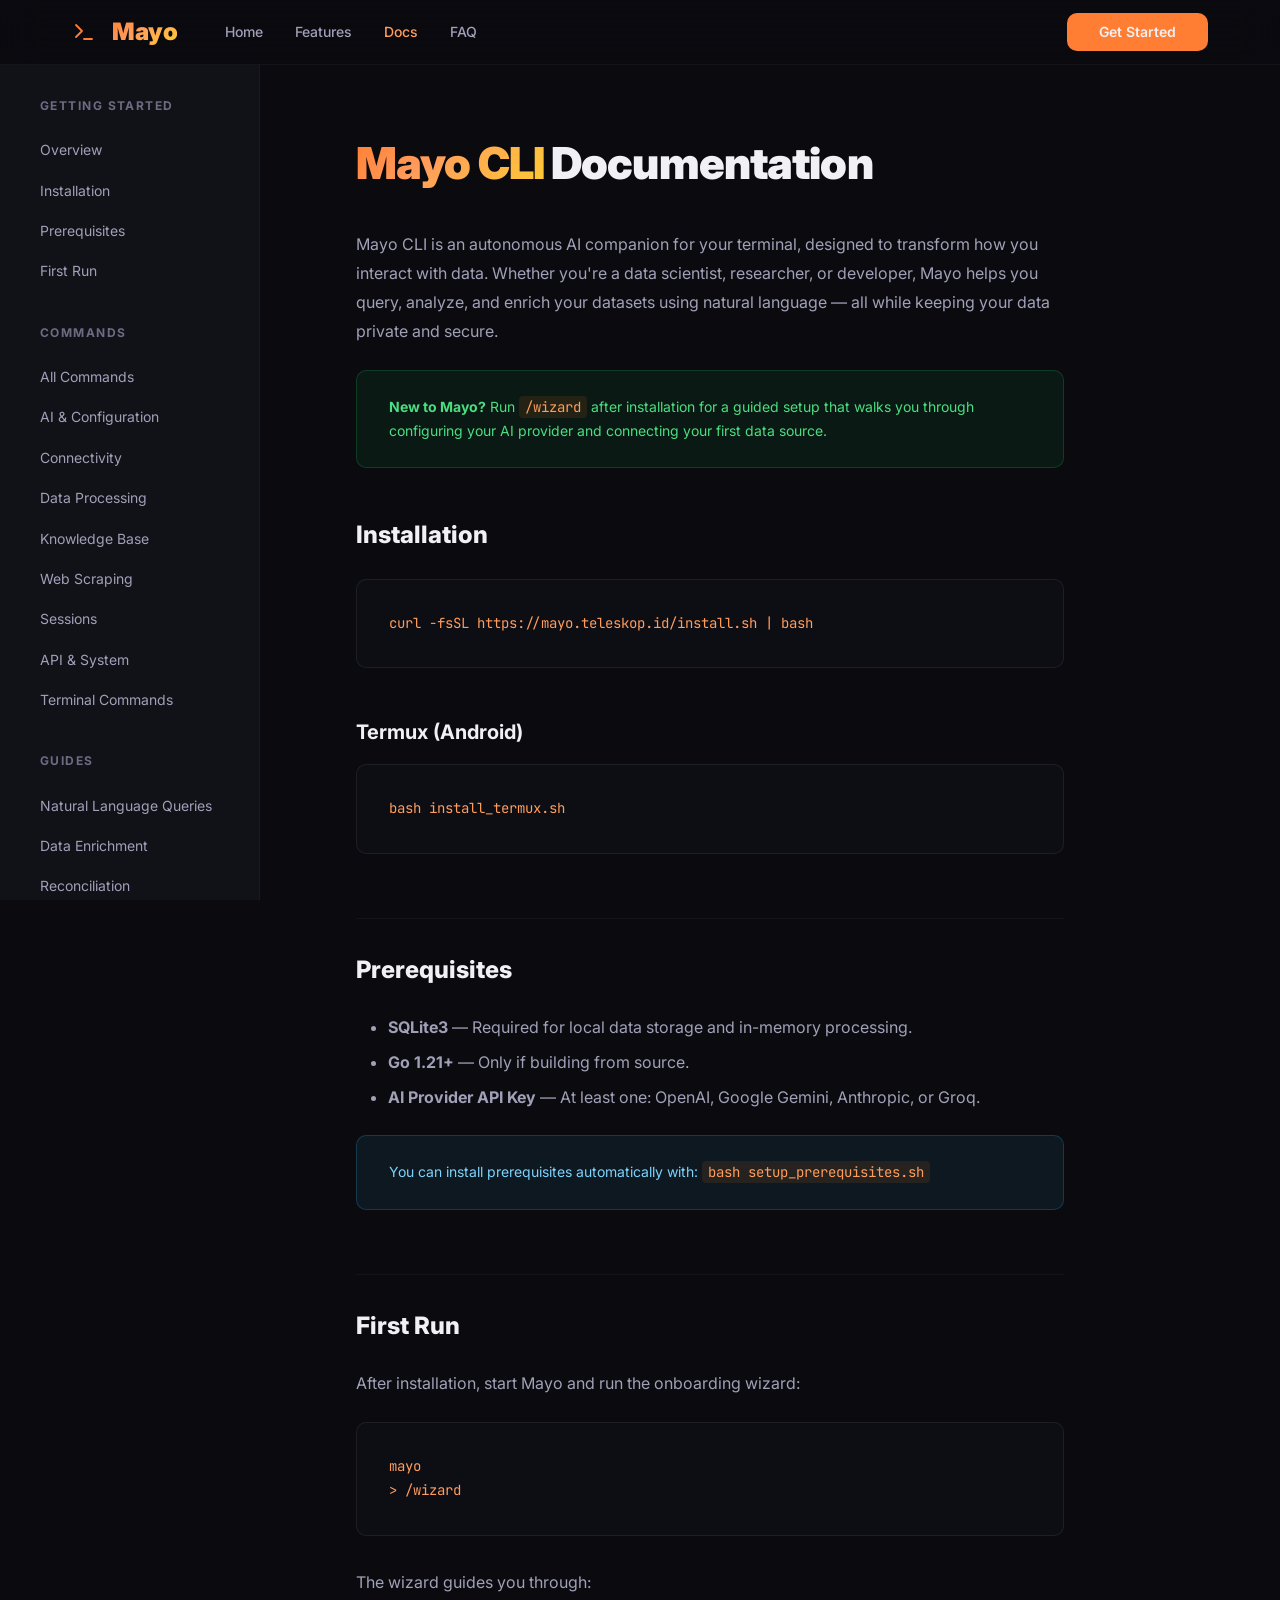
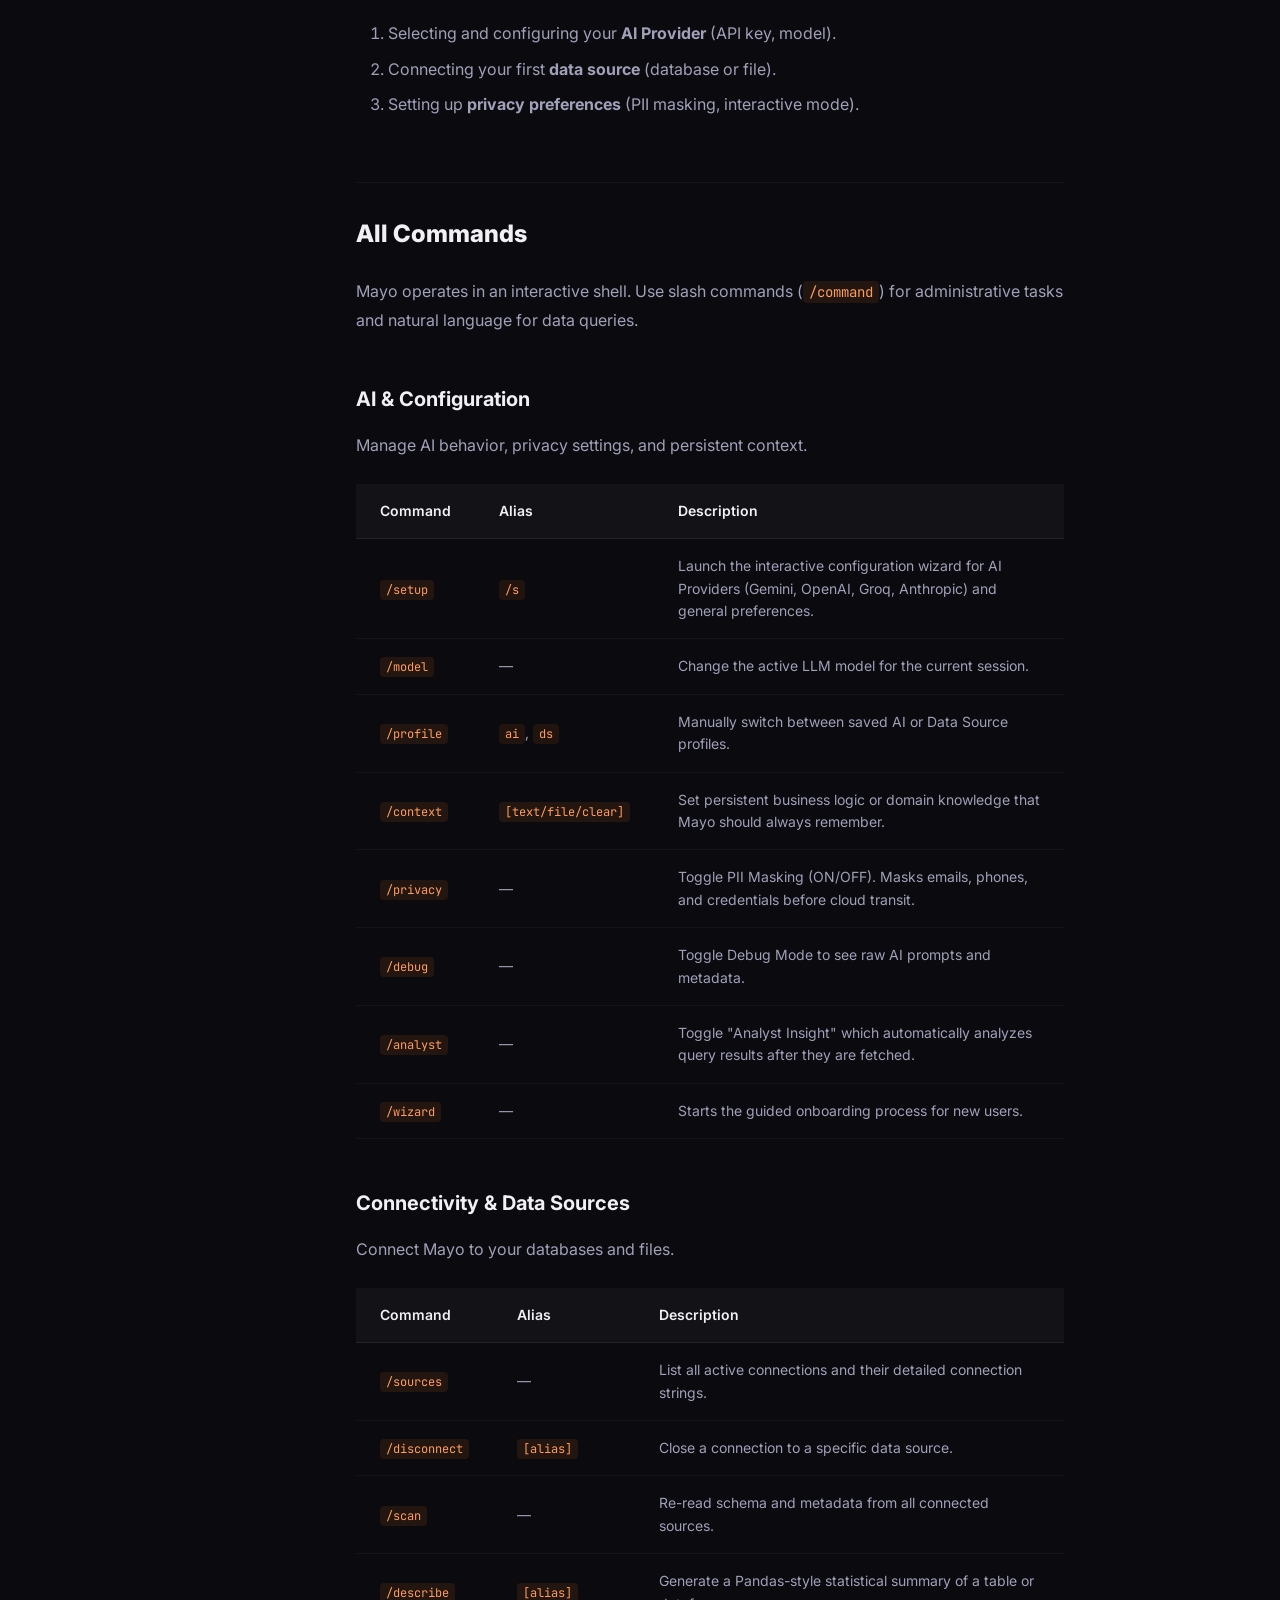
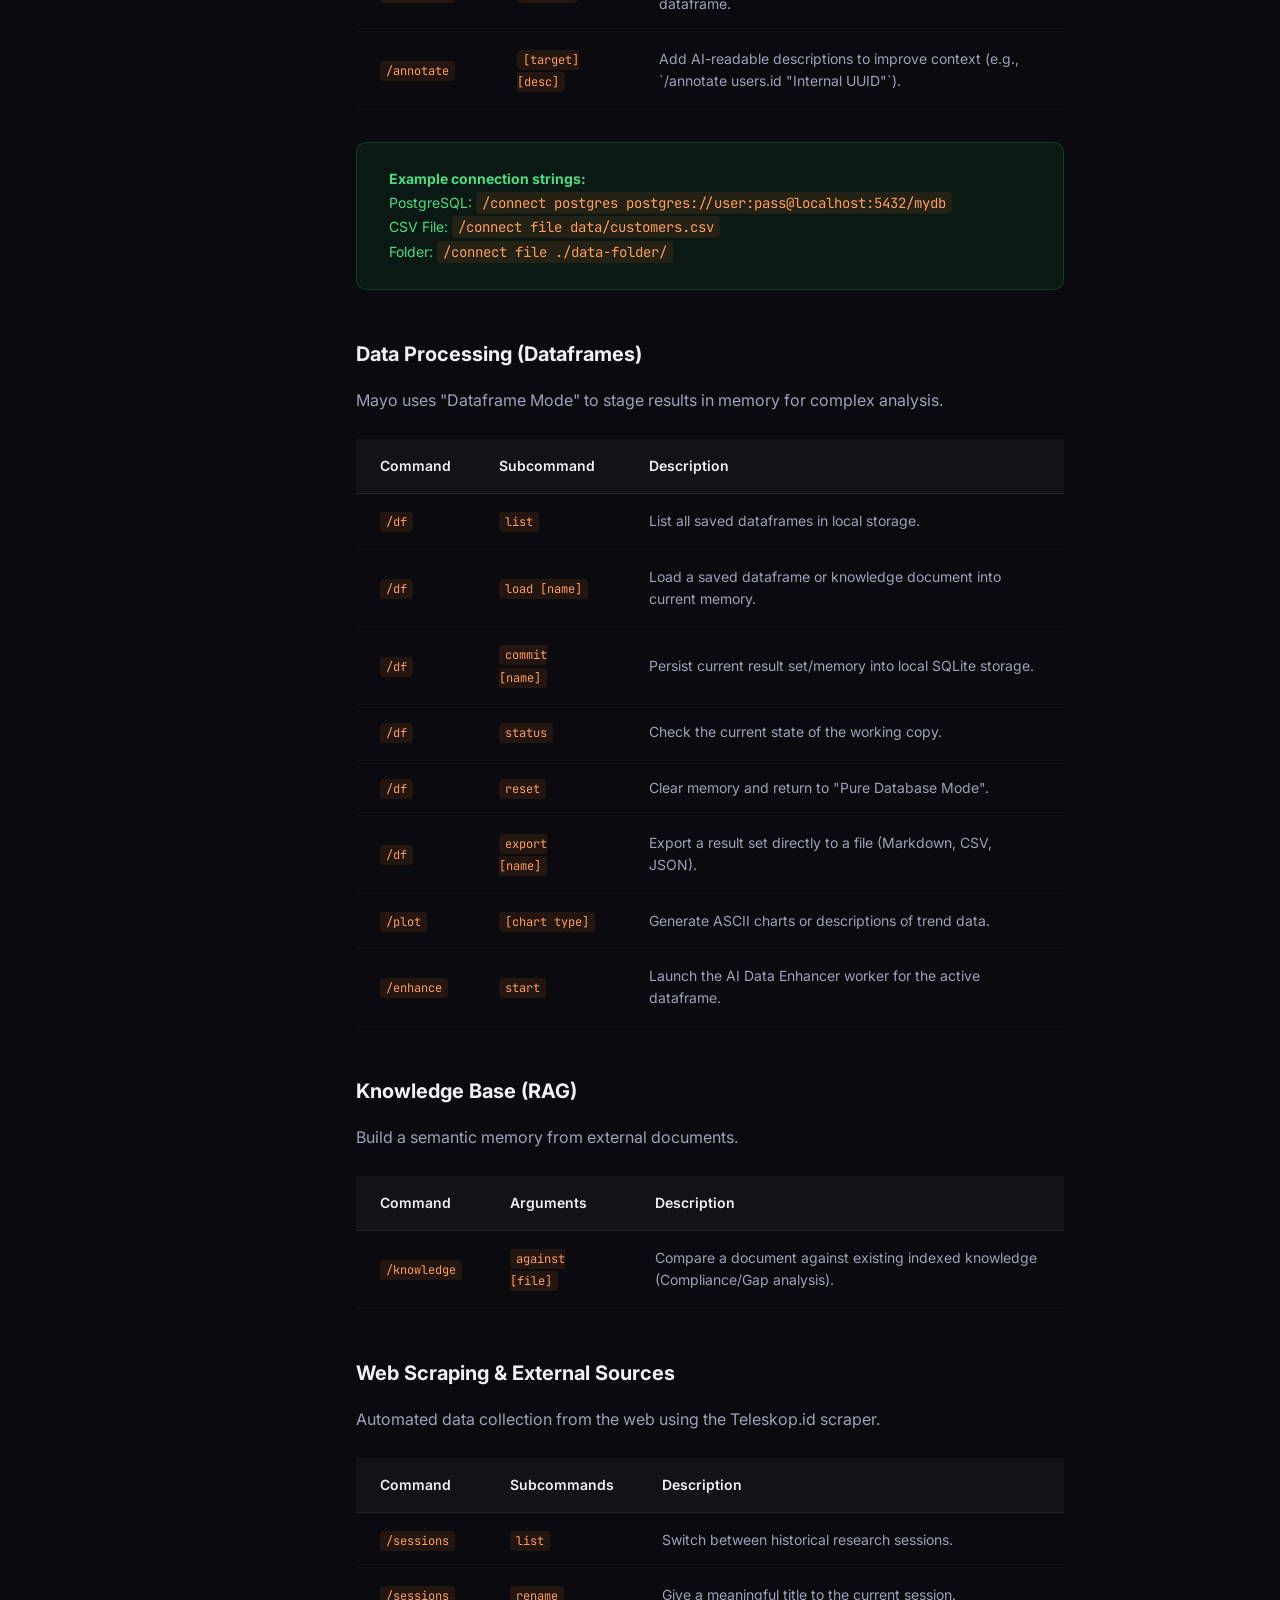
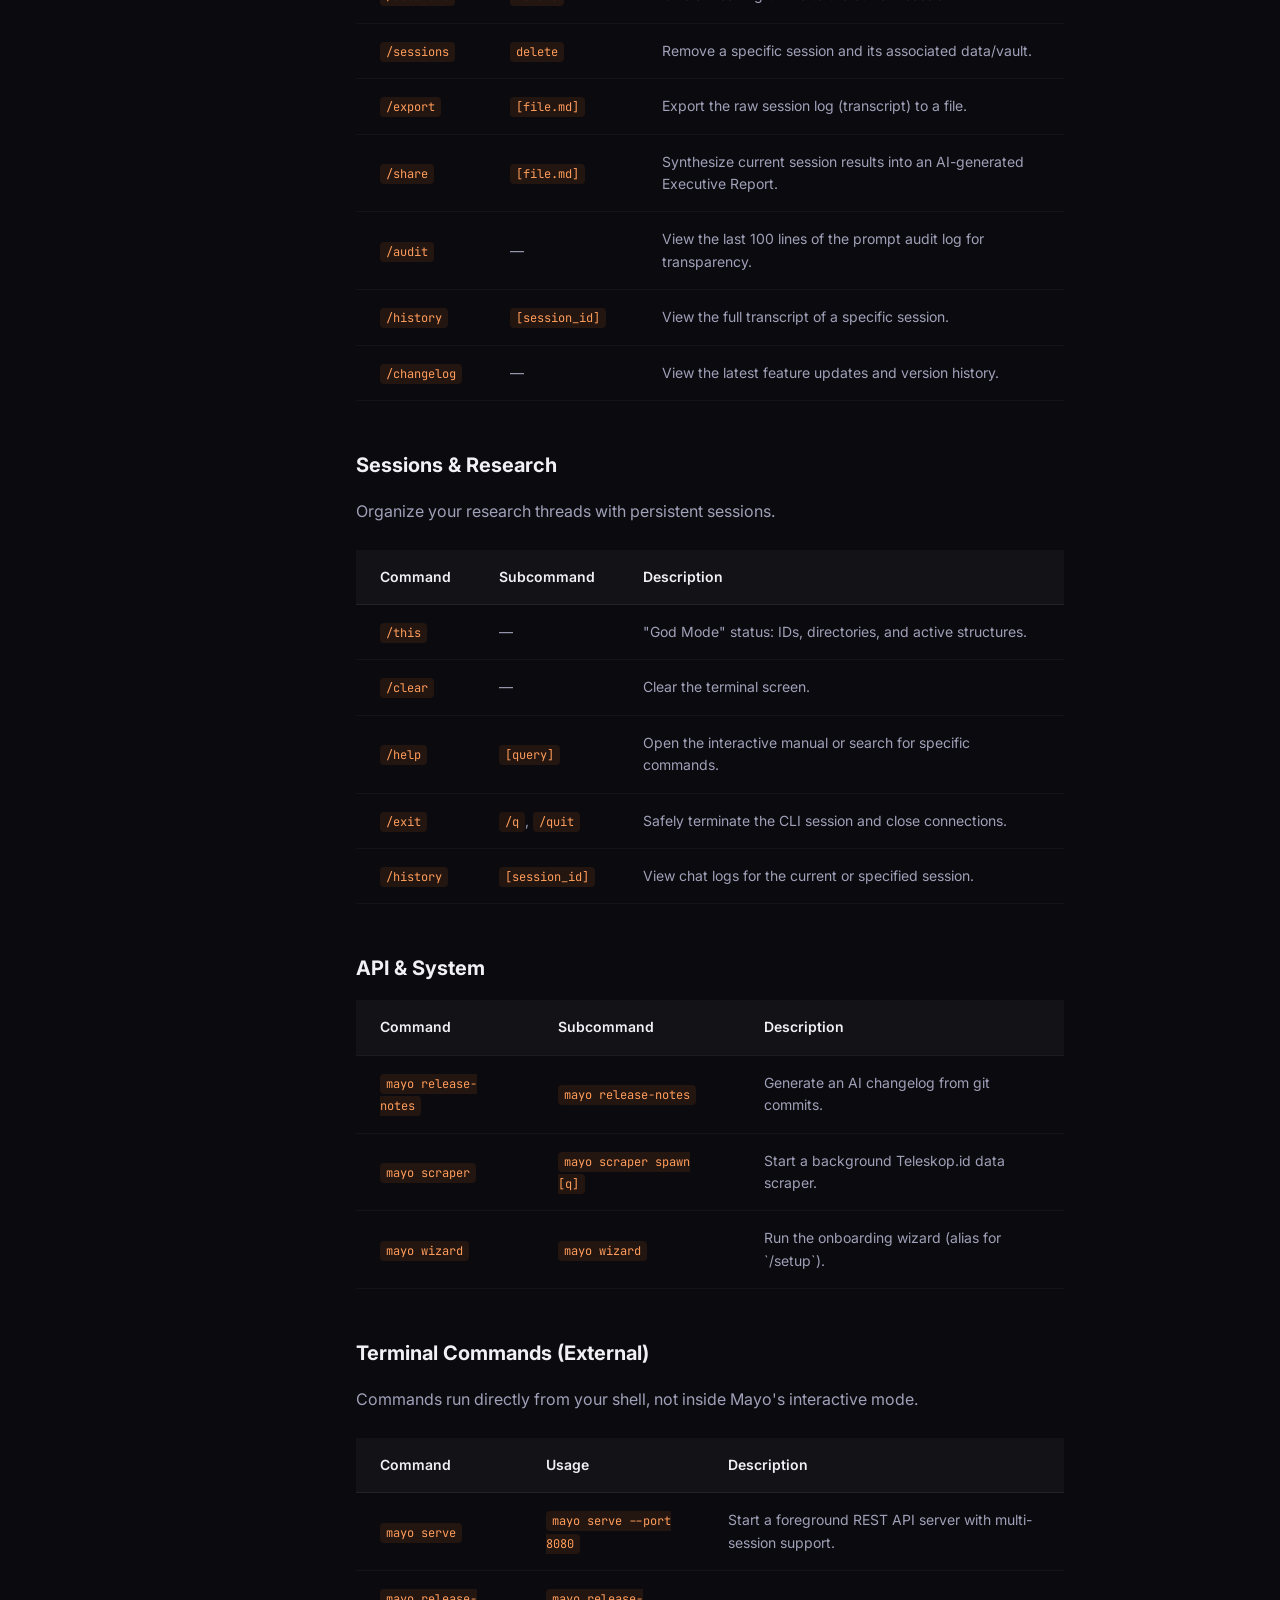
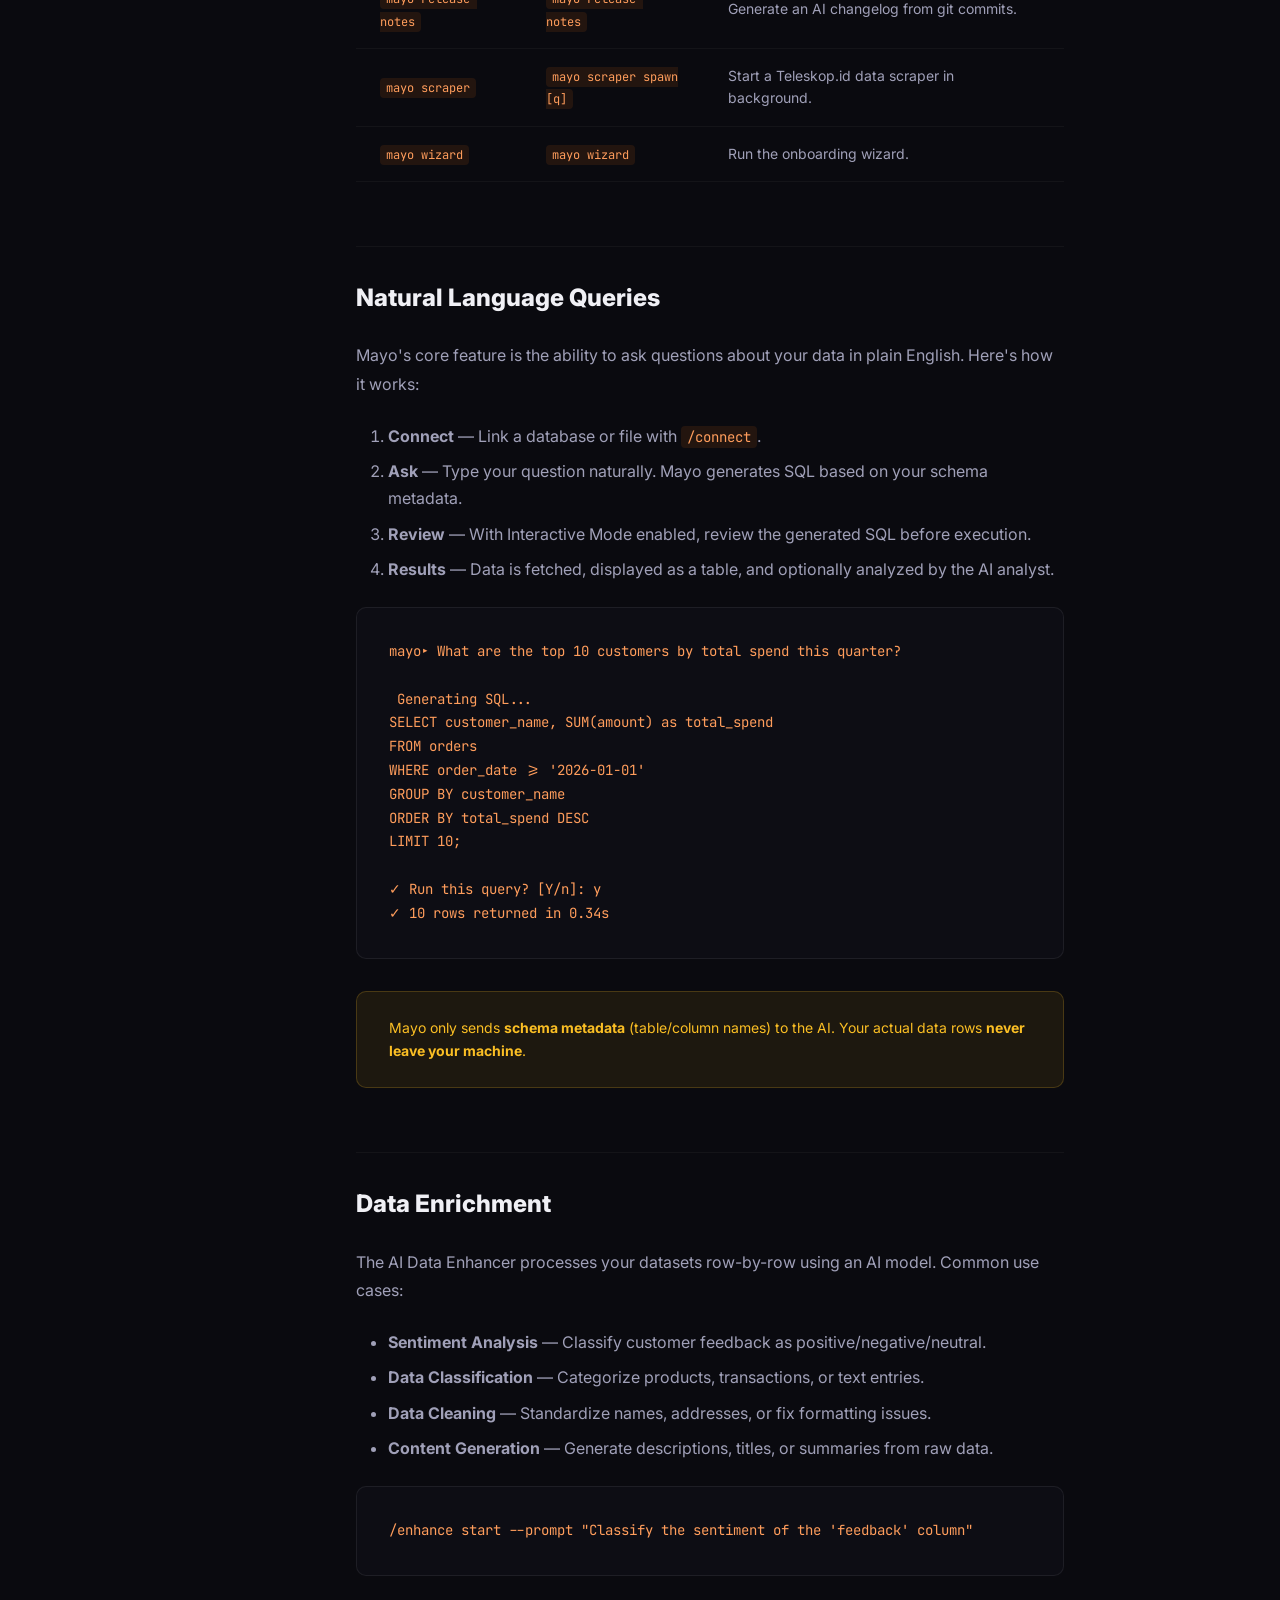
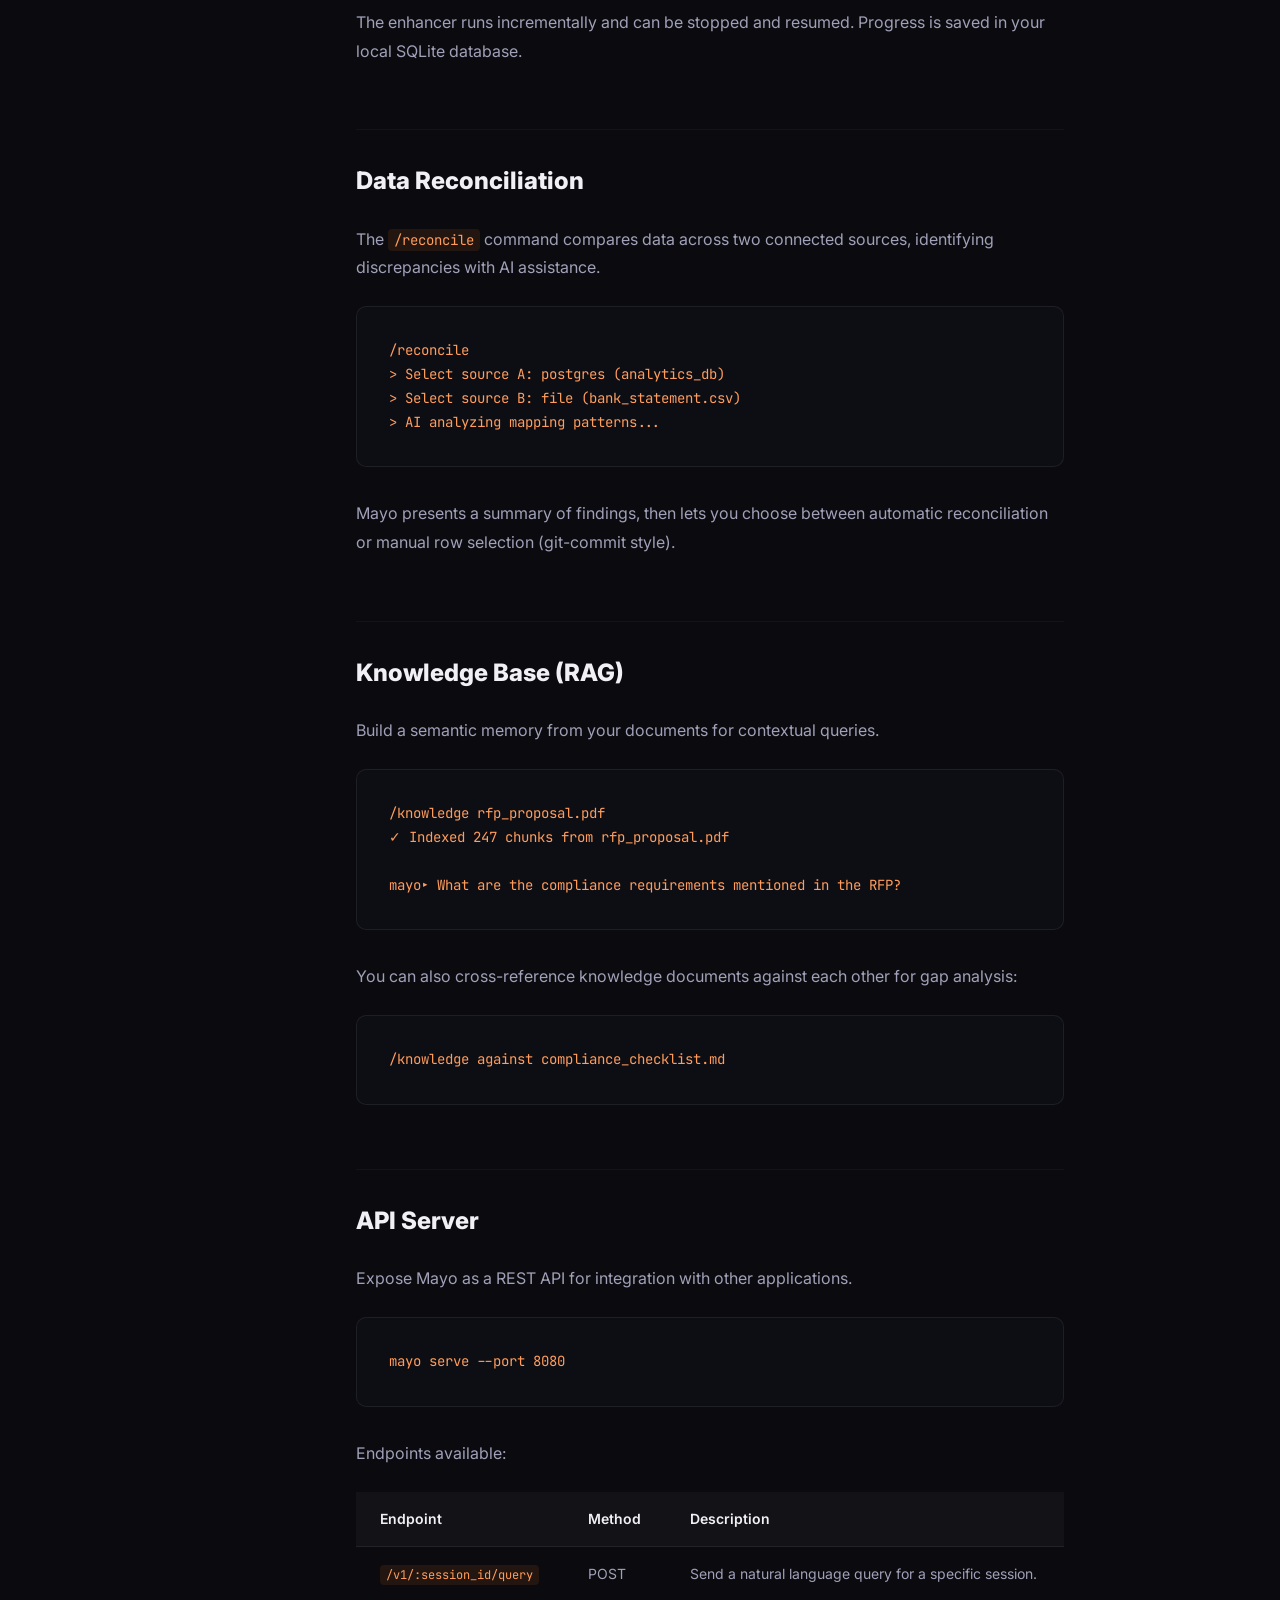
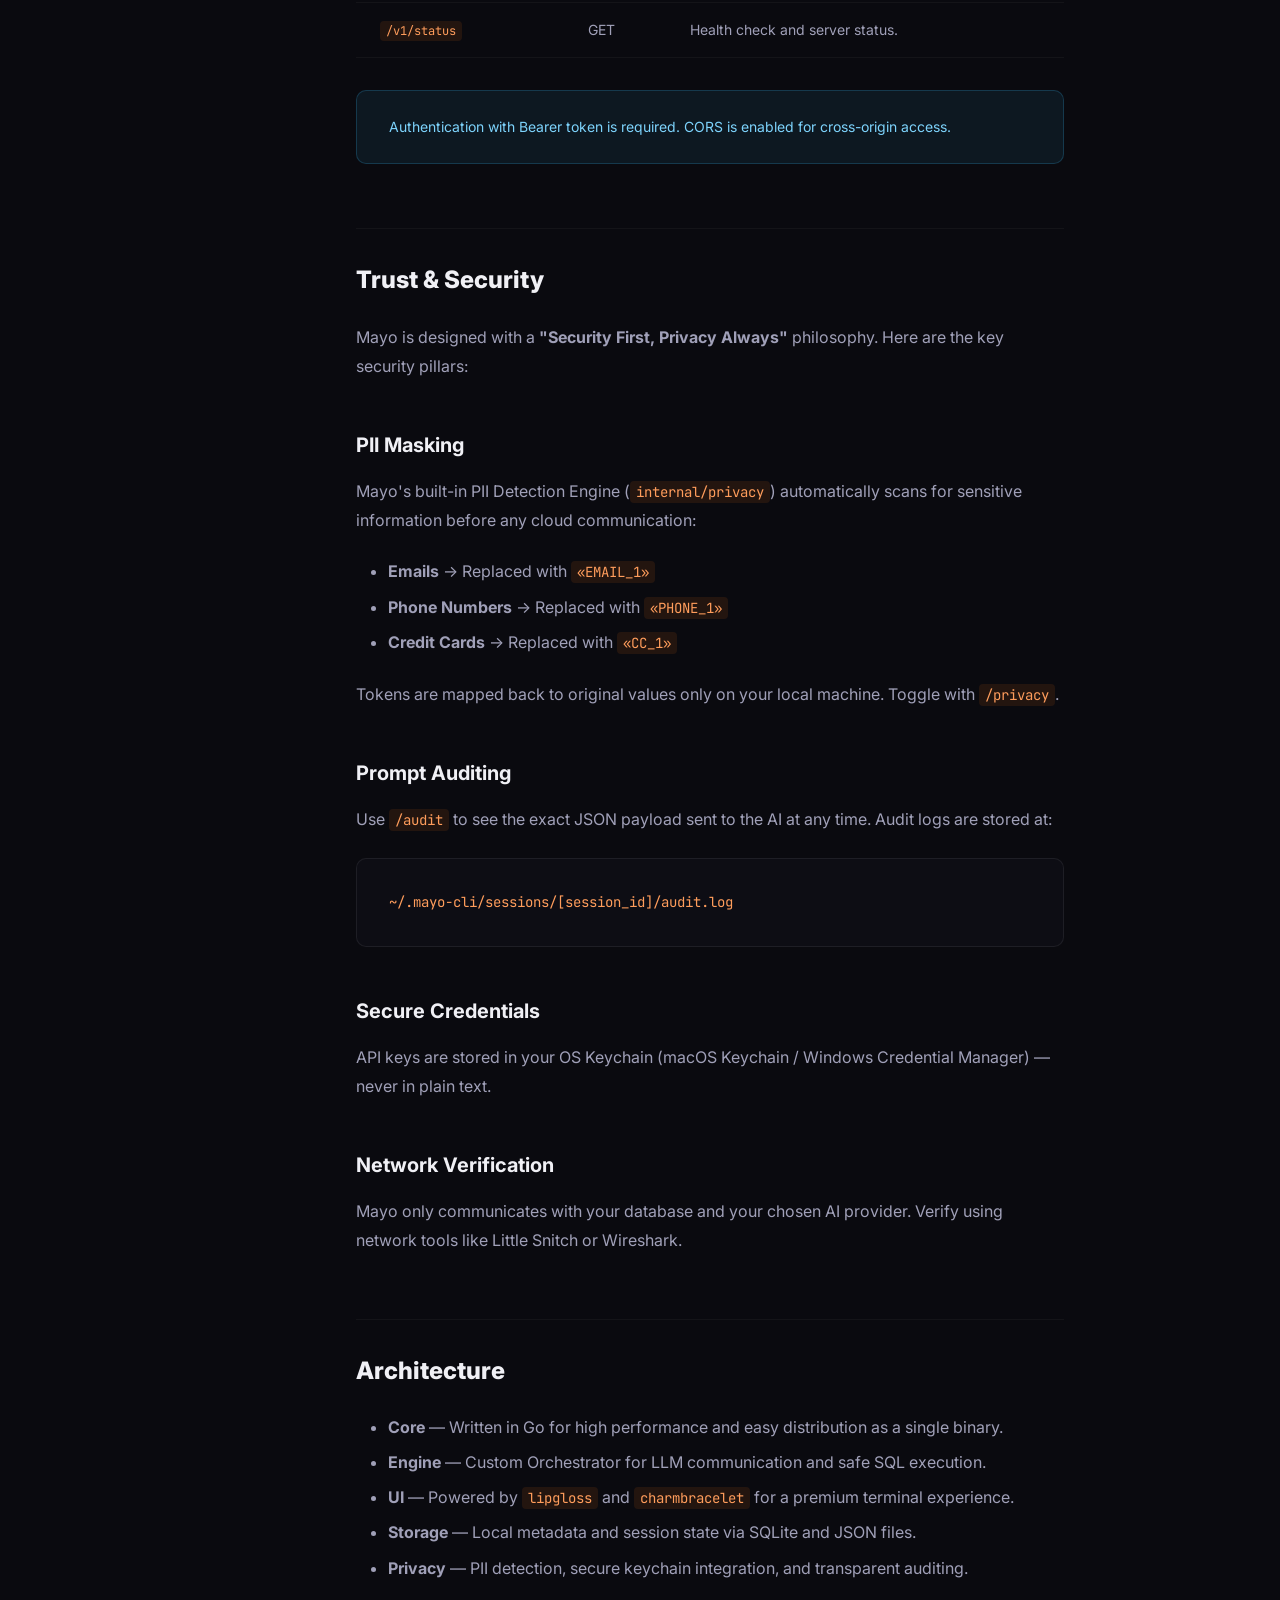
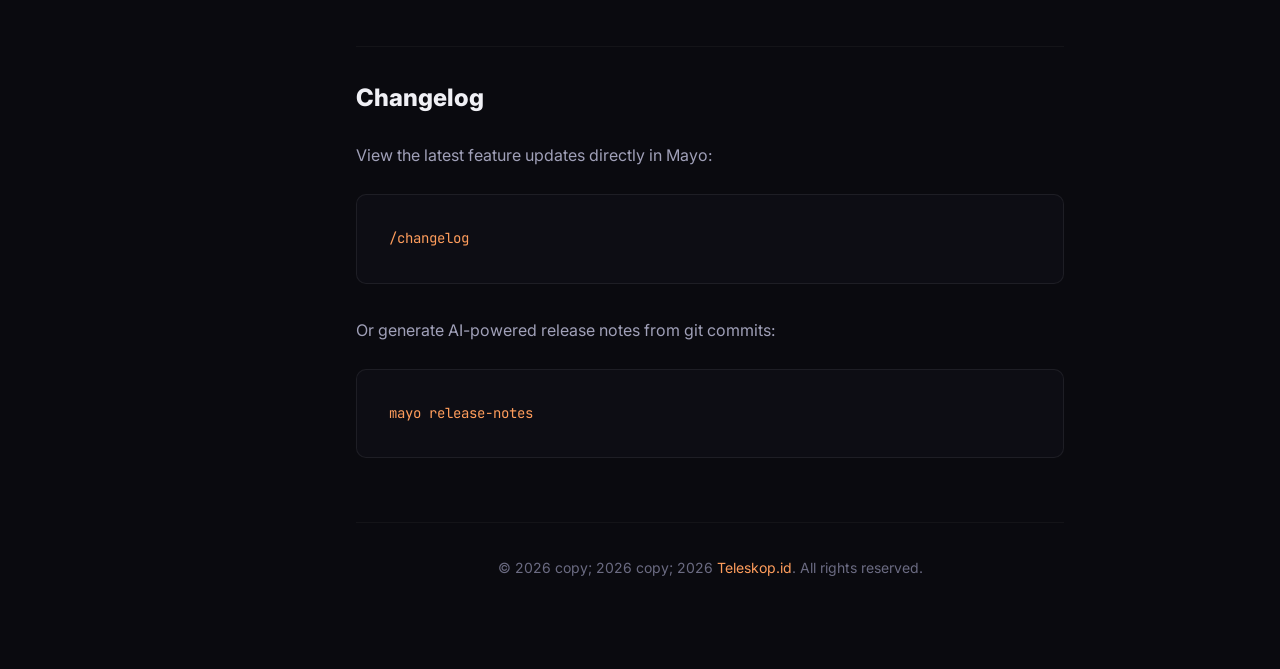
==== commit aafc0979: "feat: add agentic mode" ====
--- a/docs.html
+++ b/docs.html
@@ -70,6 +70,7 @@
                 <a href="#connectivity">Connectivity</a>
                 <a href="#dataframes">Data Processing</a>
                 <a href="#knowledge-base">Knowledge Base</a>
+                <a href="#scraping">Web Scraping</a>
                 <a href="#sessions">Sessions</a>
                 <a href="#api-system">API & System</a>
                 <a href="#terminal-commands">Terminal Commands</a>
@@ -160,15 +161,9 @@
                     </thead>
                     <tbody>
                         <tr>
-                            <td><code>/mayo</code></td>
-                            <td>—</td>
-                            <td>Displays version, license, and current system health status.</td>
-                        </tr>
-                        <tr>
                             <td><code>/setup</code></td>
                             <td><code>/s</code></td>
-                            <td>Launch the interactive configuration wizard for AI Providers (Gemini, OpenAI, Groq,
-                                Anthropic) and preferences.</td>
+                            <td>Launch the interactive configuration wizard for AI Providers (Gemini, OpenAI, Groq, Anthropic) and general preferences.</td>
                         </tr>
                         <tr>
                             <td><code>/model</code></td>
@@ -178,28 +173,27 @@
                         <tr>
                             <td><code>/profile</code></td>
                             <td><code>ai</code>, <code>ds</code></td>
-                            <td>Switch between saved AI or Data Source profiles.</td>
+                            <td>Manually switch between saved AI or Data Source profiles.</td>
                         </tr>
                         <tr>
                             <td><code>/context</code></td>
                             <td><code>[text/file/clear]</code></td>
-                            <td>Set persistent business logic or domain knowledge.</td>
+                            <td>Set persistent business logic or domain knowledge that Mayo should always remember.</td>
                         </tr>
                         <tr>
                             <td><code>/privacy</code></td>
                             <td>—</td>
-                            <td>Toggle PII Masking (ON/OFF). Masks emails, phones, credentials before cloud transit.
-                            </td>
+                            <td>Toggle PII Masking (ON/OFF). Masks emails, phones, and credentials before cloud transit.</td>
                         </tr>
                         <tr>
                             <td><code>/debug</code></td>
                             <td>—</td>
-                            <td>Toggle Debug Mode — see raw AI prompts and metadata.</td>
+                            <td>Toggle Debug Mode to see raw AI prompts and metadata.</td>
                         </tr>
                         <tr>
                             <td><code>/analyst</code></td>
                             <td>—</td>
-                            <td>Toggle Analyst Insight — auto-analysis of query results.</td>
+                            <td>Toggle "Analyst Insight" which automatically analyzes query results after they are fetched.</td>
                         </tr>
                         <tr>
                             <td><code>/wizard</code></td>
@@ -224,14 +218,9 @@
                     </thead>
                     <tbody>
                         <tr>
-                            <td><code>/connect</code></td>
-                            <td><code>/c</code></td>
-                            <td>Connect to a new data source (Postgres, MySQL, SQLite, File).</td>
-                        </tr>
-                        <tr>
                             <td><code>/sources</code></td>
                             <td>—</td>
-                            <td>List all active connections and detailed connection strings.</td>
+                            <td>List all active connections and their detailed connection strings.</td>
                         </tr>
                         <tr>
                             <td><code>/disconnect</code></td>
@@ -251,8 +240,7 @@
                         <tr>
                             <td><code>/annotate</code></td>
                             <td><code>[target] [desc]</code></td>
-                            <td>Add AI-readable descriptions (e.g., <code>/annotate users.id "Internal UUID"</code>).
-                            </td>
+                            <td>Add AI-readable descriptions to improve context (e.g., `/annotate users.id "Internal UUID"`).</td>
                         </tr>
                     </tbody>
                 </table>
@@ -279,24 +267,19 @@
                     </thead>
                     <tbody>
                         <tr>
-                            <td><code>/reconcile</code></td>
-                            <td><code>/compare</code></td>
-                            <td>AI-powered reconciliation between two data sources.</td>
-                        </tr>
-                        <tr>
                             <td><code>/df</code></td>
                             <td><code>list</code></td>
-                            <td>List all saved dataframes.</td>
+                            <td>List all saved dataframes in local storage.</td>
                         </tr>
                         <tr>
                             <td><code>/df</code></td>
                             <td><code>load [name]</code></td>
-                            <td>Load a saved dataframe or knowledge doc into memory.</td>
+                            <td>Load a saved dataframe or knowledge document into current memory.</td>
                         </tr>
                         <tr>
                             <td><code>/df</code></td>
                             <td><code>commit [name]</code></td>
-                            <td>Persist current result set into local SQLite storage.</td>
+                            <td>Persist current result set/memory into local SQLite storage.</td>
                         </tr>
                         <tr>
                             <td><code>/df</code></td>
@@ -306,22 +289,22 @@
                         <tr>
                             <td><code>/df</code></td>
                             <td><code>reset</code></td>
-                            <td>Clear memory and return to Pure Database Mode.</td>
+                            <td>Clear memory and return to "Pure Database Mode".</td>
                         </tr>
                         <tr>
                             <td><code>/df</code></td>
                             <td><code>export [name]</code></td>
-                            <td>Export a result set (Markdown, CSV, JSON).</td>
+                            <td>Export a result set directly to a file (Markdown, CSV, JSON).</td>
                         </tr>
                         <tr>
                             <td><code>/plot</code></td>
                             <td><code>[chart type]</code></td>
-                            <td>Generate ASCII charts or trend data descriptions.</td>
+                            <td>Generate ASCII charts or descriptions of trend data.</td>
                         </tr>
                         <tr>
                             <td><code>/enhance</code></td>
                             <td><code>start</code></td>
-                            <td>Launch the AI Data Enhancer for the active dataframe.</td>
+                            <td>Launch the AI Data Enhancer worker for the active dataframe.</td>
                         </tr>
                     </tbody>
                 </table>
@@ -342,13 +325,65 @@
                     <tbody>
                         <tr>
                             <td><code>/knowledge</code></td>
-                            <td><code>[file]</code></td>
-                            <td>Index a PDF, Markdown, or Text file into the vector store.</td>
-                        </tr>
-                        <tr>
-                            <td><code>/knowledge</code></td>
                             <td><code>against [file]</code></td>
-                            <td>Compare a document against indexed knowledge (Gap analysis).</td>
+                            <td>Compare a document against existing indexed knowledge (Compliance/Gap analysis).</td>
+                        </tr>
+                    </tbody>
+                </table>
+            </div>
+
+            <!-- WEB SCRAPING -->
+            <h3 id="scraping">Web Scraping & External Sources</h3>
+            <p>Automated data collection from the web using the Teleskop.id scraper.</p>
+            <div class="docs-table-wrap">
+                <table class="docs-table">
+                    <thead>
+                        <tr>
+                            <th>Command</th>
+                            <th>Subcommands</th>
+                            <th>Description</th>
+                        </tr>
+                    </thead>
+                    <tbody>
+                        <tr>
+                            <td><code>/sessions</code></td>
+                            <td><code>list</code></td>
+                            <td>Switch between historical research sessions.</td>
+                        </tr>
+                        <tr>
+                            <td><code>/sessions</code></td>
+                            <td><code>rename</code></td>
+                            <td>Give a meaningful title to the current session.</td>
+                        </tr>
+                        <tr>
+                            <td><code>/sessions</code></td>
+                            <td><code>delete</code></td>
+                            <td>Remove a specific session and its associated data/vault.</td>
+                        </tr>
+                        <tr>
+                            <td><code>/export</code></td>
+                            <td><code>[file.md]</code></td>
+                            <td>Export the raw session log (transcript) to a file.</td>
+                        </tr>
+                        <tr>
+                            <td><code>/share</code></td>
+                            <td><code>[file.md]</code></td>
+                            <td>Synthesize current session results into an AI-generated Executive Report.</td>
+                        </tr>
+                        <tr>
+                            <td><code>/audit</code></td>
+                            <td>—</td>
+                            <td>View the last 100 lines of the prompt audit log for transparency.</td>
+                        </tr>
+                        <tr>
+                            <td><code>/history</code></td>
+                            <td><code>[session_id]</code></td>
+                            <td>View the full transcript of a specific session.</td>
+                        </tr>
+                        <tr>
+                            <td><code>/changelog</code></td>
+                            <td>—</td>
+                            <td>View the latest feature updates and version history.</td>
                         </tr>
                     </tbody>
                 </table>
@@ -368,49 +403,29 @@
                     </thead>
                     <tbody>
                         <tr>
-                            <td><code>/sessions</code></td>
-                            <td><code>create</code></td>
-                            <td>Start a fresh research session.</td>
-                        </tr>
-                        <tr>
-                            <td><code>/sessions</code></td>
-                            <td><code>list</code></td>
-                            <td>Switch between historical sessions.</td>
-                        </tr>
-                        <tr>
-                            <td><code>/sessions</code></td>
-                            <td><code>rename</code></td>
-                            <td>Give a meaningful title to the current session.</td>
-                        </tr>
-                        <tr>
-                            <td><code>/sessions</code></td>
-                            <td><code>delete</code></td>
-                            <td>Remove a session and its associated data/vault.</td>
-                        </tr>
-                        <tr>
-                            <td><code>/export</code></td>
-                            <td><code>[file.md]</code></td>
-                            <td>Export session transcript to a file.</td>
-                        </tr>
-                        <tr>
-                            <td><code>/share</code></td>
-                            <td><code>[file.md]</code></td>
-                            <td>Generate an AI-powered Executive Report.</td>
-                        </tr>
-                        <tr>
-                            <td><code>/audit</code></td>
-                            <td>—</td>
-                            <td>View last 100 lines of the prompt audit log.</td>
+                            <td><code>/this</code></td>
+                            <td>—</td>
+                            <td>"God Mode" status: IDs, directories, and active structures.</td>
+                        </tr>
+                        <tr>
+                            <td><code>/clear</code></td>
+                            <td>—</td>
+                            <td>Clear the terminal screen.</td>
+                        </tr>
+                        <tr>
+                            <td><code>/help</code></td>
+                            <td><code>[query]</code></td>
+                            <td>Open the interactive manual or search for specific commands.</td>
+                        </tr>
+                        <tr>
+                            <td><code>/exit</code></td>
+                            <td><code>/q</code>, <code>/quit</code></td>
+                            <td>Safely terminate the CLI session and close connections.</td>
                         </tr>
                         <tr>
                             <td><code>/history</code></td>
                             <td><code>[session_id]</code></td>
-                            <td>View full transcript of a session.</td>
-                        </tr>
-                        <tr>
-                            <td><code>/changelog</code></td>
-                            <td>—</td>
-                            <td>View feature updates and version history.</td>
+                            <td>View chat logs for the current or specified session.</td>
                         </tr>
                     </tbody>
                 </table>
@@ -429,29 +444,19 @@
                     </thead>
                     <tbody>
                         <tr>
-                            <td><code>/serve</code></td>
-                            <td><code>spawn</code>, <code>stop</code>, <code>logs</code>, <code>status</code></td>
-                            <td>Manage Mayo's background API server.</td>
-                        </tr>
-                        <tr>
-                            <td><code>/this</code></td>
-                            <td>—</td>
-                            <td>"God Mode" status: IDs, directories, active structures.</td>
-                        </tr>
-                        <tr>
-                            <td><code>/clear</code></td>
-                            <td>—</td>
-                            <td>Clear the terminal screen.</td>
-                        </tr>
-                        <tr>
-                            <td><code>/help</code></td>
-                            <td><code>[query]</code></td>
-                            <td>Open interactive manual or search commands.</td>
-                        </tr>
-                        <tr>
-                            <td><code>/exit</code></td>
-                            <td><code>/q</code>, <code>/quit</code></td>
-                            <td>Terminate session and close connections.</td>
+                            <td><code>mayo release-notes</code></td>
+                            <td><code>mayo release-notes</code></td>
+                            <td>Generate an AI changelog from git commits.</td>
+                        </tr>
+                        <tr>
+                            <td><code>mayo scraper</code></td>
+                            <td><code>mayo scraper spawn [q]</code></td>
+                            <td>Start a background Teleskop.id data scraper.</td>
+                        </tr>
+                        <tr>
+                            <td><code>mayo wizard</code></td>
+                            <td><code>mayo wizard</code></td>
+                            <td>Run the onboarding wizard (alias for `/setup`).</td>
                         </tr>
                     </tbody>
                 </table>
@@ -644,7 +649,7 @@
             <div
                 style="margin-top: 4rem; padding-top: 2rem; border-top: 1px solid var(--border-subtle); text-align: center;">
                 <p style="color: var(--text-muted); font-size: var(--text-sm);">
-                    &copy; 2026 <a href="https://teleskop.id" target="_blank" rel="noopener"
+                    &copy; 2026 copy; 2026 copy; 2026 <a href="https://teleskop.id" target="_blank" rel="noopener"
                         style="color: var(--accent-2);">Teleskop.id</a>. All rights reserved.
                 </p>
             </div>
--- a/styles.css
+++ b/styles.css
@@ -129,6 +129,12 @@
   max-width: 1200px;
   margin: 0 auto;
   padding: 0 var(--space-xl);
+}
+
+@media (max-width: 768px) {
+  .section-container {
+    padding: 0 var(--space-md);
+  }
 }
 
 .section-header {
@@ -158,6 +164,48 @@
   letter-spacing: -0.02em;
 }
 
+.slider-controls {
+  position: absolute;
+  top: 50%;
+  left: -28px;
+  right: -28px;
+  transform: translateY(-50%);
+  display: none;
+  /* Hide by default */
+  justify-content: space-between;
+  pointer-events: none;
+  z-index: 20;
+}
+
+.slider-btn {
+  background: rgba(20, 20, 25, 0.8);
+  backdrop-filter: blur(8px);
+  -webkit-backdrop-filter: blur(8px);
+  border: 1px solid var(--border-card);
+  color: var(--text-primary);
+  width: 44px;
+  height: 44px;
+  border-radius: 50%;
+  display: flex;
+  align-items: center;
+  justify-content: center;
+  cursor: pointer;
+  transition: all var(--transition-fast);
+  pointer-events: auto;
+  box-shadow: 0 4px 12px rgba(0, 0, 0, 0.5);
+}
+
+.slider-btn:hover {
+  background: var(--bg-card-hover);
+  border-color: var(--accent-1);
+  color: var(--accent-1);
+  transform: scale(1.05);
+}
+
+.slider-btn:active {
+  transform: scale(0.95);
+}
+
 .section-subtitle {
   font-size: var(--text-lg);
   color: var(--text-secondary);
@@ -190,6 +238,12 @@
   justify-content: space-between;
 }
 
+@media (max-width: 768px) {
+  .nav-container {
+    padding: 0 var(--space-md);
+  }
+}
+
 .nav-logo {
   display: flex;
   align-items: center;
@@ -197,6 +251,13 @@
   font-weight: 800;
   font-size: var(--text-2xl);
   margin-right: var(--space-2xl);
+}
+
+@media (max-width: 768px) {
+  .nav-logo {
+    margin-right: 0;
+    font-size: var(--text-xl);
+  }
 }
 
 .logo-icon {
@@ -293,15 +354,29 @@
 }
 
 .nav-mobile-menu {
-  display: none;
+  display: flex;
   flex-direction: column;
   gap: var(--space-md);
-  padding: var(--space-lg) var(--space-xl) var(--space-xl);
-  border-top: 1px solid var(--border-subtle);
+  padding: var(--space-xl);
+  background: rgba(10, 10, 15, 0.98);
+  backdrop-filter: blur(20px);
+  -webkit-backdrop-filter: blur(20px);
+  border-bottom: 1px solid var(--border-subtle);
+  position: absolute;
+  top: 100%;
+  left: 0;
+  right: 0;
+  z-index: 999;
+  transform: translateY(-10px);
+  opacity: 0;
+  transition: all var(--transition-base);
+  pointer-events: none;
 }
 
 .nav-mobile-menu.active {
-  display: flex;
+  transform: translateY(0);
+  opacity: 1;
+  pointer-events: all;
 }
 
 /* ===== HERO ===== */
@@ -312,6 +387,13 @@
   min-height: 100vh;
   display: flex;
   align-items: center;
+}
+
+@media (max-width: 768px) {
+  .hero {
+    padding: 120px 0 60px;
+    min-height: auto;
+  }
 }
 
 .hero-pattern {
@@ -349,7 +431,14 @@
   text-align: center;
   position: relative;
   z-index: 2;
+  width: 100%;
   /* Bring above pattern */
+}
+
+@media (max-width: 768px) {
+  .hero-container {
+    padding: 0 var(--space-md);
+  }
 }
 
 .hero-badge {
@@ -365,6 +454,8 @@
   border-radius: var(--radius-full);
   margin-bottom: var(--space-2xl);
   animation: fadeInUp 0.6s ease;
+  max-width: 100%;
+  white-space: normal;
 }
 
 .badge-dot {
@@ -388,12 +479,16 @@
 }
 
 .hero-title {
-  font-size: var(--text-6xl);
+  font-size: clamp(2.25rem, 8vw, 4.5rem);
   font-weight: 900;
-  line-height: 1.08;
+  line-height: 1.1;
   letter-spacing: -0.03em;
   margin-bottom: var(--space-xl);
   animation: fadeInUp 0.6s ease 0.1s both;
+  overflow-wrap: break-word;
+  word-wrap: break-word;
+  hyphens: auto;
+  max-width: 100%;
 }
 
 .hero-subtitle {
@@ -430,6 +525,7 @@
   border: 1px solid var(--border-card);
   border-radius: var(--radius-lg);
   max-width: 680px;
+  width: 100%;
   margin: 0 auto;
   overflow: hidden;
   transition: border-color var(--transition-base), box-shadow var(--transition-base);
@@ -567,12 +663,24 @@
 /* ===== TERMINAL PREVIEW ===== */
 .terminal-preview {
   max-width: 720px;
+  width: 100%;
   margin: 0 auto;
   border-radius: var(--radius-lg);
   overflow: hidden;
   border: 1px solid var(--border-card);
-  box-shadow: var(--shadow-lg), 0 0 80px rgba(249, 115, 22, 0.05);
+  box-shadow: var(--shadow-lg), 0 0 80px rgba(249, 115, 22, 0.08);
+  /* Stronger glow */
   animation: fadeInUp 0.6s ease 0.4s both;
+  position: relative;
+}
+
+.terminal-preview::after {
+  content: '';
+  position: absolute;
+  inset: 0;
+  border-radius: inherit;
+  box-shadow: inset 0 0 30px rgba(249, 115, 22, 0.03);
+  pointer-events: none;
 }
 
 .terminal-bar {
@@ -840,15 +948,51 @@
   border: 1px solid rgba(249, 115, 22, 0.15);
 }
 
+.highlight-card {
+  border-color: rgba(249, 115, 22, 0.35) !important;
+  background: rgba(249, 115, 22, 0.02);
+}
+
+.highlight-card::before {
+  opacity: 0.6 !important;
+}
+
+.highlight-card:hover {
+  background: rgba(249, 115, 22, 0.05) !important;
+  box-shadow: 0 0 30px rgba(249, 115, 22, 0.15);
+}
+
+.highlight-card .feature-tag {
+  background: var(--accent-1);
+  color: var(--text-primary);
+  border-color: transparent;
+}
+
 /* ===== HOW IT WORKS ===== */
 .how-it-works {
   padding: var(--space-4xl) 0;
 }
 
+.steps-slider-container {
+  overflow: visible;
+  position: relative;
+}
+
 .steps-grid {
-  display: grid;
-  grid-template-columns: repeat(4, 1fr);
+  display: flex;
   gap: var(--space-xl);
+  overflow-x: auto;
+  scroll-snap-type: x mandatory;
+  scroll-behavior: smooth;
+  -webkit-overflow-scrolling: touch;
+  padding: var(--space-xl) 0;
+  margin: -var(--space-xl) 0;
+  scrollbar-width: none;
+  -ms-overflow-style: none;
+}
+
+.steps-grid::-webkit-scrollbar {
+  display: none;
 }
 
 .step-card {
@@ -1233,6 +1377,28 @@
 }
 
 /* ===== RESPONSIVE ===== */
+@media (min-width: 1201px) {
+  .slider-controls {
+    display: flex;
+  }
+
+  .steps-grid {
+    max-width: none;
+  }
+
+  .features-grid,
+  .trust-grid {
+    max-width: 1000px;
+    margin: 0 auto;
+    gap: var(--space-2xl);
+  }
+
+  .step-card {
+    flex: 0 0 350px;
+    scroll-snap-align: start;
+  }
+}
+
 @media (max-width: 1024px) {
   .hero-title {
     font-size: var(--text-5xl);
@@ -1247,7 +1413,12 @@
   }
 
   .steps-grid {
-    grid-template-columns: repeat(2, 1fr);
+    grid-template-columns: none;
+    display: flex;
+  }
+
+  .step-card {
+    flex: 0 0 320px;
   }
 
   .trust-grid {
@@ -1266,17 +1437,33 @@
     display: flex;
   }
 
+  .nav-mobile-menu {
+    background: rgba(10, 10, 15, 0.98);
+    backdrop-filter: blur(20px);
+    padding: var(--space-2xl) var(--space-xl);
+  }
+
+  .nav-mobile-menu .nav-link {
+    font-size: var(--text-lg);
+    padding: var(--space-sm) 0;
+    border-bottom: 1px solid var(--border-subtle);
+  }
+
   .hero {
     padding: 120px 0 60px;
     min-height: auto;
   }
 
   .hero-title {
-    font-size: var(--text-3xl);
+    font-size: clamp(1.75rem, 9vw, 2.5rem);
+    line-height: 1.1;
   }
 
   .hero-subtitle {
     font-size: var(--text-base);
+    padding: 0;
+    margin-bottom: var(--space-2xl);
+    max-width: 100%;
   }
 
   .section-title {
@@ -1285,59 +1472,135 @@
 
   .install-box {
     flex-direction: column;
+    border-radius: var(--radius-md);
   }
 
   .install-dropdown-btn {
     border-right: none;
     border-bottom: 1px solid var(--border-subtle);
-    justify-content: center;
-    padding: var(--space-md);
+    justify-content: space-between;
+    padding: var(--space-md) var(--space-lg);
+    width: 100%;
   }
 
   .install-command-wrap {
     padding: var(--space-md);
   }
 
+  .install-command {
+    font-size: 13px;
+  }
+
+  .terminal-preview {
+    margin: 0;
+    border-radius: var(--radius-md);
+  }
+
+  .terminal-body {
+    padding: var(--space-md);
+    min-height: auto;
+  }
+
+  .ascii-art {
+    font-size: 0.5rem;
+    overflow-x: auto;
+  }
+
+  .term-table-wrap {
+    overflow-x: auto;
+    width: 100%;
+    -webkit-overflow-scrolling: touch;
+    padding-bottom: 4px;
+  }
+
   .features-grid {
     grid-template-columns: 1fr;
+    gap: var(--space-md);
+  }
+
+  .feature-card {
+    padding: var(--space-xl);
   }
 
   .feature-card-large {
     grid-column: span 1;
-    grid-template-columns: 1fr;
+    flex-direction: column;
+    align-items: flex-start;
+    padding: var(--space-xl);
+  }
+
+  .steps-slider-container {
+    margin-left: -var(--space-md);
+    margin-right: -var(--space-md);
   }
 
   .steps-grid {
+    grid-template-columns: none;
+    display: flex;
+    padding-left: var(--space-md);
+    padding-right: var(--space-md);
+  }
+
+  .step-card {
+    flex: 0 0 85vw;
+    padding: var(--space-lg);
+    scroll-snap-align: center;
+  }
+
+  .step-card {
+    padding: var(--space-md);
+    overflow: hidden;
+    min-width: 0;
+  }
+
+  .step-code {
+    max-width: 100%;
+    overflow-x: auto;
+    padding: var(--space-sm) var(--space-md);
+  }
+
+  .trust-grid {
     grid-template-columns: 1fr;
     gap: var(--space-md);
   }
 
-  .step-card {
-    padding: var(--space-xl);
-  }
-
-  .trust-grid {
-    grid-template-columns: 1fr;
-  }
-
   .footer-inner {
     flex-direction: column;
-    gap: var(--space-2xl);
+    gap: var(--space-3xl);
   }
 
   .footer-links-grid {
-    flex-wrap: wrap;
+    display: grid;
+    grid-template-columns: 1fr 1fr;
     gap: var(--space-2xl);
   }
 
   .cta-inner h2 {
     font-size: var(--text-3xl);
   }
+
+  .cta-inner {
+    padding: var(--space-3xl) var(--space-md);
+  }
 }
 
 @media (max-width: 480px) {
   .hero-title {
-    font-size: var(--text-2xl);
+    font-size: clamp(1.2rem, 12vw, 1.85rem);
+    line-height: 1.1;
+  }
+
+  .hero-subtitle {
+    font-size: 0.9rem;
+    line-height: 1.6;
+  }
+
+  .section-title {
+    font-size: 1.75rem;
+  }
+
+  .section-header {
+    margin-bottom: var(--space-2xl);
   }
 
   .integrations-row {
@@ -1345,8 +1608,22 @@
   }
 
   .integration-item {
-    min-width: 80px;
-    padding: var(--space-md) var(--space-lg);
+    min-width: calc(50% - var(--space-md));
+    padding: var(--space-md);
+  }
+
+  .terminal-body {
+    font-size: 10px;
+    padding: var(--space-sm) var(--space-md);
+  }
+
+  .term-table th,
+  .term-table td {
+    padding: 2px 8px 2px 0;
+  }
+
+  .install-command {
+    font-size: 12px;
   }
 }
 
